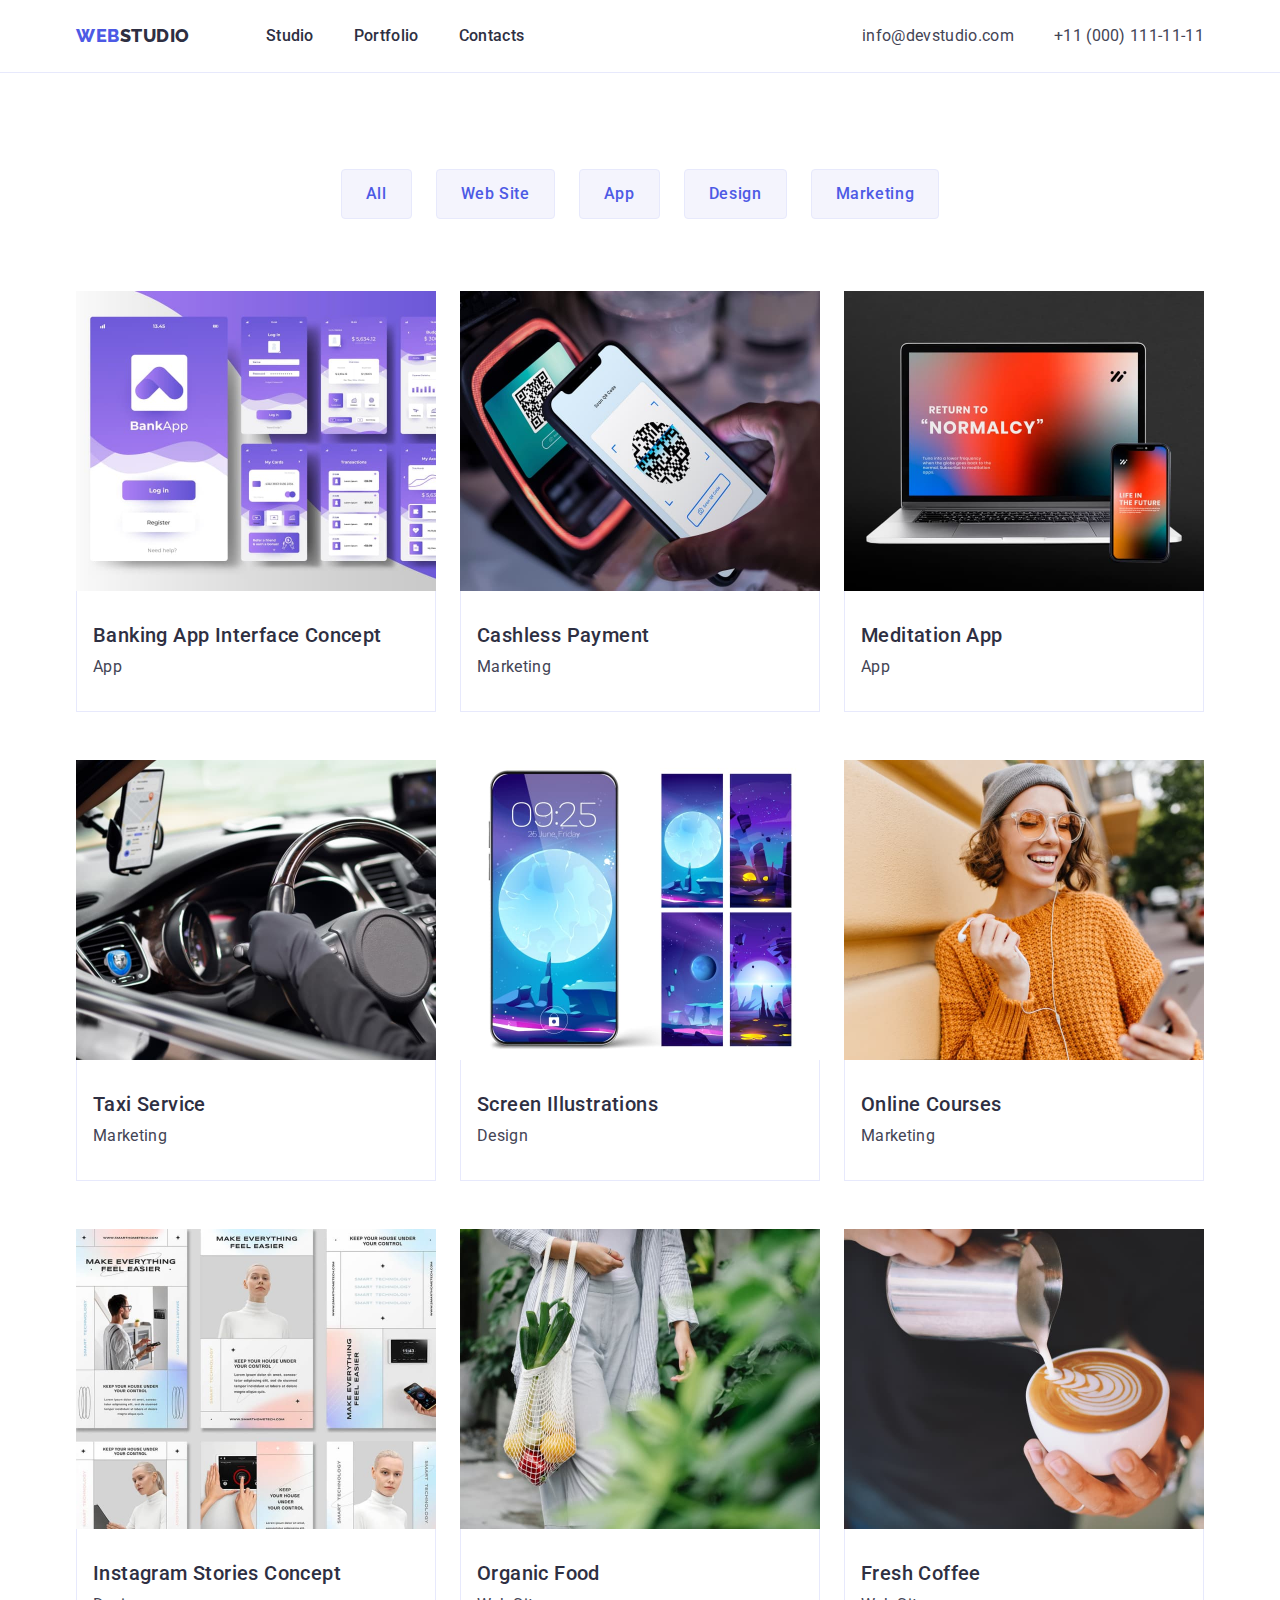
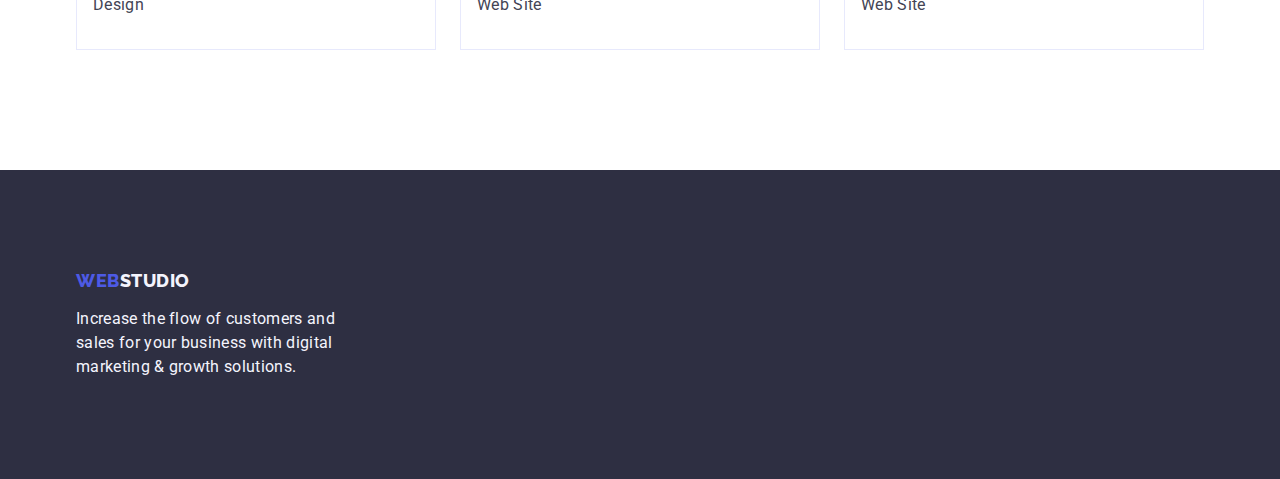
==== portfolio.html @ 79478dcd "Files Created" ====
<!DOCTYPE html>
<html lang="en">
  <head>
    <meta charset="UTF-8" />
    <meta http-equiv="X-UA-Compatible" content="IE=edge" />
    <meta name="viewport" content="width=device-width, initial-scale=1.0" />
    <link rel="preconnect" href="https://fonts.googleapis.com" />
    <link rel="preconnect" href="https://fonts.gstatic.com" crossorigin />
    <link
      href="https://fonts.googleapis.com/css2?family=Raleway:wght@800&family=Roboto:wght@400;500;700;900&display=swap"
      rel="stylesheet"
    />
    <link
      rel="stylesheet"
      href="https://cdnjs.cloudflare.com/ajax/libs/modern-normalize/2.0.0/modern-normalize.min.css"
    />
    <link rel="stylesheet" href="./css/styles.css" />
    <title>Portfolio</title>
  </head>
  <body>
    <header class="header">
      <div class="container header-container">
        <nav class="header-nav">
          <a class="header-nav_logo-blue link" href="./index.html"
            >Web<span class="header-nav_logo-black">Studio</span></a
          >
          <ul class="header-nav_list list">
            <li class="header-nav_item">
              <a class="header-nav_link link" href="./index.html">Studio</a>
            </li>
            <li class="header-nav_item">
              <a class="header-nav_link link" href="./portfolio.html"
                >Portfolio</a
              >
            </li>
            <li class="header-nav_item">
              <a class="header-nav_link link" href="">Contacts</a>
            </li>
          </ul>
        </nav>
        <address class="header-contacts">
          <ul class="header-contacts_list list">
            <li class="header-contacts_item">
              <a
                class="header-contacts_link link"
                href="mailto:info@devstudio.com"
                >info@devstudio.com</a
              >
            </li>
            <li class="header-contacts_item">
              <a class="header-contacts_link link" href="tel:+110001111111"
                >+11 (000) 111-11-11</a
              >
            </li>
          </ul>
        </address>
      </div>
    </header>

    <main>
      <section class="gallery">
        <div class="container">
          <h1 class="hidden visually-hidden">Hidden</h1>

          <ul class="gallery-filter_list list">
            <li class="gallery-filter_item">
              <button class="gallery-filter_button" type="button">All</button>
            </li>
            <li class="gallery-filter_item">
              <button class="gallery-filter_button" type="button">
                Web Site
              </button>
            </li>
            <li class="gallery-filter_item">
              <button class="gallery-filter_button" type="button">App</button>
            </li>
            <li class="gallery-filter_item">
              <button class="gallery-filter_button" type="button">
                Design
              </button>
            </li>
            <li class="gallery-filter_item">
              <button class="gallery-filter_button" type="button">
                Marketing
              </button>
            </li>
          </ul>

          <ul class="gallery_list list">
            <li class="gallery_item">
              <a class="gallery_link link"
                ><img
                  class="gallery_image"
                  src="./images/portfolio1.jpg"
                  alt="Banking App Interface Concept"
                  width="360"
                />
                <div class="gallary-wrapper">
                  <h2 class="gallery_title">Banking App Interface Concept</h2>
                  <p class="gallery_text">App</p>
                </div>
              </a>
            </li>
            <li class="gallery_item">
              <a class="gallery_link link">
                <img
                  class="gallery_image"
                  src="./images/portfolio2.jpg"
                  alt="Cashless Payment"
                  width="360"
                />
                <div class="gallary-wrapper">
                  <h2 class="gallery_title">Cashless Payment</h2>
                  <p class="gallery_text">Marketing</p>
                </div></a
              >
            </li>
            <li class="gallery_item">
              <a class="gallery_link link"
                ><img
                  class="gallery_image"
                  src="./images/portfolio3.jpg"
                  alt="Meditation App"
                  width="360"
                />
                <div class="gallary-wrapper">
                  <h2 class="gallery_title">Meditation App</h2>
                  <p class="gallery_text">App</p>
                </div></a
              >
            </li>
            <li class="gallery_item">
              <a class="gallery_link link"
                ><img
                  class="gallery_image"
                  src="./images/portfolio4.jpg"
                  alt="Taxi Service"
                  width="360"
                />
                <div class="gallary-wrapper">
                  <h2 class="gallery_title">Taxi Service</h2>
                  <p class="gallery_text">Marketing</p>
                </div></a
              >
            </li>
            <li class="gallery_item">
              <a class="gallery_link link"
                ><img
                  class="gallery_image"
                  src="./images/portfolio5.jpg"
                  alt="Screen Illustrations"
                  width="360"
                />
                <div class="gallary-wrapper">
                  <h2 class="gallery_title">Screen Illustrations</h2>
                  <p class="gallery_text">Design</p>
                </div></a
              >
            </li>
            <li class="gallery_item">
              <a class="gallery_link link">
                <img
                  class="gallery_image"
                  src="./images/portfolio6.jpg"
                  alt="Online Courses"
                  width="360"
                />
                <div class="gallary-wrapper">
                  <h2 class="gallery_title">Online Courses</h2>
                  <p class="gallery_text">Marketing</p>
                </div>
              </a>
            </li>
            <li class="gallery_item">
              <a class="gallery_link link">
                <img
                  class="gallery_image"
                  src="./images/portfolio7.jpg"
                  alt="Instagram Stories Concept"
                  width="360"
                />
                <div class="gallary-wrapper">
                  <h2 class="gallery_title">Instagram Stories Concept</h2>
                  <p class="gallery_text">Design</p>
                </div>
              </a>
            </li>
            <li class="gallery_item">
              <a class="gallery_link link">
                <img
                  class="gallery_image"
                  src="./images/portfolio8.jpg"
                  alt="Organic Food"
                  width="360"
                />
                <div class="gallary-wrapper">
                  <h2 class="gallery_title">Organic Food</h2>
                  <p class="gallery_text">Web Site</p>
                </div>
              </a>
            </li>
            <li class="gallery_item">
              <a class="gallery_link link"
                ><img
                  class="gallery_image"
                  src="./images/portfolio9.jpg"
                  alt="Fresh Coffee"
                  width="360"
                />
                <div class="gallary-wrapper">
                  <h2 class="gallery_title">Fresh Coffee</h2>
                  <p class="gallery_text">Web Site</p>
                </div></a
              >
            </li>
          </ul>
        </div>
      </section>
    </main>

    <footer class="footer">
      <div class="container">
        <a class="footer_logo-blue link" href="./index.html"
          >Web<span class="footer_logo-white">Studio</span></a
        >
        <p class="footer_text">
          Increase the flow of customers and sales for your business with
          digital marketing & growth solutions.
        </p>
      </div>
    </footer>
  </body>
</html>
---- css/styles.css ----
:root {
  --color-iris: #4d5ae5;
  --color-ocean: #404bbf;
  --color-navy-blue: #2e2f42;
  --color-green: #31d0aa;
  --color-slate: #434455;
  --color-light-slate: #8e8f99;
  --color-cornflower: #e7e9fc;
  --color-cloud: #f4f4fd;
  --color-navy-blue-modal: #2e2f42;
  --color-grey: #2e2f42;
  --color-white: #ffffff;
  --color-dairy: #fcfcfc;
}

body {
  font-family: 'Roboto', sans-serif;
  color: var(--color-slate);
  background-color: var(--color-white);
  font-size: 16px;
  letter-spacing: 0.02em;
}

img {
  display: block;
}

h1,
h2,
h3,
h4,
h5,
h6,
p {
  margin-top: 0;
  margin-bottom: 0;
}

ul,
ol {
  margin-top: 0;
  margin-bottom: 0;
  padding-left: 0;
}

.container {
  width: 1158px;
  /* width from maket + paddings */
  padding-left: 15px;
  padding-right: 15px;
  margin-left: auto;
  margin-right: auto;
  /* centify container's content */
}

.header {
  display: flex;
  border-bottom: 1px solid var(--color-cornflower);
}

.header-container {
  display: flex;
  justify-content: space-between;
}

.header-nav {
  display: flex;
  align-items: center;
}

.list {
  list-style: none;
}

.link {
  text-decoration: none;
}

/* Page Studio */

.header-nav_list {
  display: flex;
  gap: 40px;
}

.header-nav_link {
  color: var(--color-navy-blue);
  font-weight: 500;
  font-size: 16px;
  line-height: 1.5;
  padding-top: 24px;
  padding-bottom: 24px;
}

.header-nav_link:hover,
.header-nav_link:focus {
  color: var(--color-ocean);
}

.header-contacts_list {
  display: flex;
  gap: 40px;
}

.header-contacts_link {
  color: var(--color-slate);
  font-weight: 400;
  font-size: 16px;
  line-height: 1.5;
  display: inline-block;
  padding-top: 24px;
  padding-bottom: 24px;
}

.header-contacts_link:hover,
.header-contacts_link:focus {
  color: var(--color-ocean);
}

.visually-hidden {
  position: absolute;
  width: 1px;
  height: 1px;
  margin: -1px;
  border: 0;
  padding: 0;
  white-space: nowrap;
  clip-path: inset(100%);
  clip: rect(0 0 0 0);
  overflow: hidden;
}

.company_list {
  display: flex;
  gap: 24px;
}

.works_list {
  display: flex;
  gap: 24px;
}

.team_list {
  display: flex;
  gap: 24px;
}

.header-nav_logo-blue {
  display: flex;
  align-items: center;
  color: var(--color-iris);
  font-family: 'Raleway', sans-serif;
  font-weight: 800;
  font-size: 18px;
  line-height: 1.17;
  letter-spacing: 0.03em;
  text-transform: uppercase;
  display: inline-block;
  margin-right: 76px;
}

.header-nav_logo-black {
  color: var(--color-navy-blue);
}

.header-nav_link {
  color: var(--color-navy-blue);
  font-weight: 500;
  font-size: 16px;
  line-height: 1.5;
  padding-top: 24px;
  padding-bottom: 24px;
}

.header-nav_link:hover,
.header-nav_link:focus {
  color: var(--color-ocean);
}

.header-contacts {
  display: flex;
  font-style: normal;
}

.header-contacts_list {
  display: flex;
  gap: 40px;
}

.header-contacts_link {
  color: var(--color-slate);
  font-size: 16px;
  line-height: 1.5;
  display: inline-block;
  padding-top: 24px;
  padding-bottom: 24px;
}

.header-contacts_link:hover,
.header-contacts_link:focus {
  color: var(--color-ocean);
}

.hero {
  background-color: var(--color-navy-blue);
  padding: 188px 0;
}

.hero_title {
  color: var(--color-white);
  font-weight: 700;
  font-size: 56px;
  line-height: 1.07;
  letter-spacing: 0.02em;
  text-align: center;
  max-width: 496px;
  text-align: center;
  margin: 0 auto 48px;
}

.hero_button {
  color: var(--color-white);
  background-color: var(--color-iris);
  font-family: 'Roboto', sans-serif;
  font-weight: 500;
  font-size: 16px;
  line-height: 1.5;
  letter-spacing: 0.04em;
  cursor: pointer;
  display: block;
  margin: 0 auto;
  min-width: 169px;
  height: 56px;
  border: none;
  border-radius: 4px;
}

.hero_button:hover,
.hero_button:focus {
  background-color: var(--color-ocean);
}

.company {
  padding: 120px 0;
}

.company_list {
  display: flex;
  gap: 24px;
}

.company_item {
  width: 264px;
}

.company_title {
  color: var(--color-navy-blue);
  font-weight: 500;
  font-size: 20px;
  line-height: 1.2;
  letter-spacing: 0.02em;
  margin-bottom: 8px;
}

.company_text {
  color: var(--color-slate);
  font-size: 16px;
  line-height: 1.5;
}

.works {
  padding-bottom: 120px;
}

.works_title {
  color: var(--color-navy-blue);
  font-size: 36px;
  line-height: 1.11;
  text-align: center;
  text-transform: capitalize;
  margin-bottom: 72px;
}

.works_list {
  gap: 24px;
  display: flex;
}

.team {
  background-color: var(--color-cloud);
  padding: 120px 0;
}

.team_title {
  color: var(--color-navy-blue);
  font-size: 36px;
  line-height: 1.11;
  text-align: center;
  letter-spacing: 0.02em;
  text-transform: capitalize;
  margin-bottom: 72px;
}

.team_list {
  background-color: var(--color-cloud);
  display: flex;
  gap: 24px;
}

.team_item {
  background-color: var(--color-white);
  box-shadow: 0px 2px 1px 0px rgba(46, 47, 66, 0.08),
    0px 1px 1px 0px rgba(46, 47, 66, 0.16),
    0px 1px 6px 0px rgba(46, 47, 66, 0.08);
  border-radius: 0px 0px 4px 4px;
}

.team-wrapper {
  padding: 32px 0;
}

.team_specialist {
  color: var(--color-navy-blue);
  font-weight: 500;
  font-size: 20px;
  line-height: 1.2;
  letter-spacing: 0.02em;
  text-align: center;
  margin-bottom: 8px;
}

.team_job-title {
  color: var(--color-slate);
  font-size: 16px;
  line-height: 1.5;
  text-align: center;
}

.footer {
  background-color: var(--color-navy-blue);
  padding: 100px 0;
}

.footer_logo-blue {
  color: var(--color-iris);
  font-family: 'Raleway', sans-serif;
  font-weight: 800;
  font-size: 18px;
  line-height: 1.17;
  letter-spacing: 0.03em;
  text-transform: uppercase;
  display: inline-block;
  margin-bottom: 16px;
}

.footer_logo-white {
  color: var(--color-cloud);
  font-family: 'Raleway', sans-serif;
  font-weight: 800;
  font-size: 18px;
  line-height: 1.17;
  letter-spacing: 0.03em;
  text-transform: uppercase;
}

.footer_text {
  color: var(--color-cloud);
  font-size: 16px;
  line-height: 1.5;
  max-width: 264px;
}

/* Page Portfolio */

.gallery {
  padding: 96px 0 120px;
}

.gallery_link {
  padding: 24px 0;
}

.gallery-filter_list {
  display: flex;
  gap: 24px;
  justify-content: center;
  margin-bottom: 72px;
}

.gallery-filter_button {
  color: var(--color-iris);
  background-color: var(--color-cloud);
  font-family: 'Roboto', sans-serif;
  font-weight: 500;
  font-size: 16px;
  line-height: 1.5;
  letter-spacing: 0.04em;
  cursor: pointer;
  border: 1px solid var(--color-cornflower);
  border-radius: 4px;
  padding: 12px 24px 12px 24px;
}

.gallery-filter_button:hover,
.gallery-filter_button:focus {
  color: var(--color-white);
  background-color: var(--color-ocean);
  box-shadow: 0px 2px 2px 0px rgba(0, 0, 0, 0.12),
    0px 2px 1px 0px rgba(0, 0, 0, 0.08), 0px 3px 1px 0px rgba(0, 0, 0, 0.1);
  border: 1px solid transparent;
}

.gallery_list {
  display: flex;
  flex-wrap: wrap;
  gap: 48px 24px;
}

.gallary-wrapper {
  border: 1px solid var(--color-cornflower);
  border-top: none;
  padding: 32px 16px;
}

.gallery_title {
  color: var(--color-navy-blue);
  font-weight: 500;
  font-size: 20px;
  line-height: 1.2;
  letter-spacing: 0.02em;
  margin-bottom: 8px;
}

.gallery_text {
  color: var(--color-slate);
  font-size: 16px;
  line-height: 1.5;
  letter-spacing: 0.02em;
}
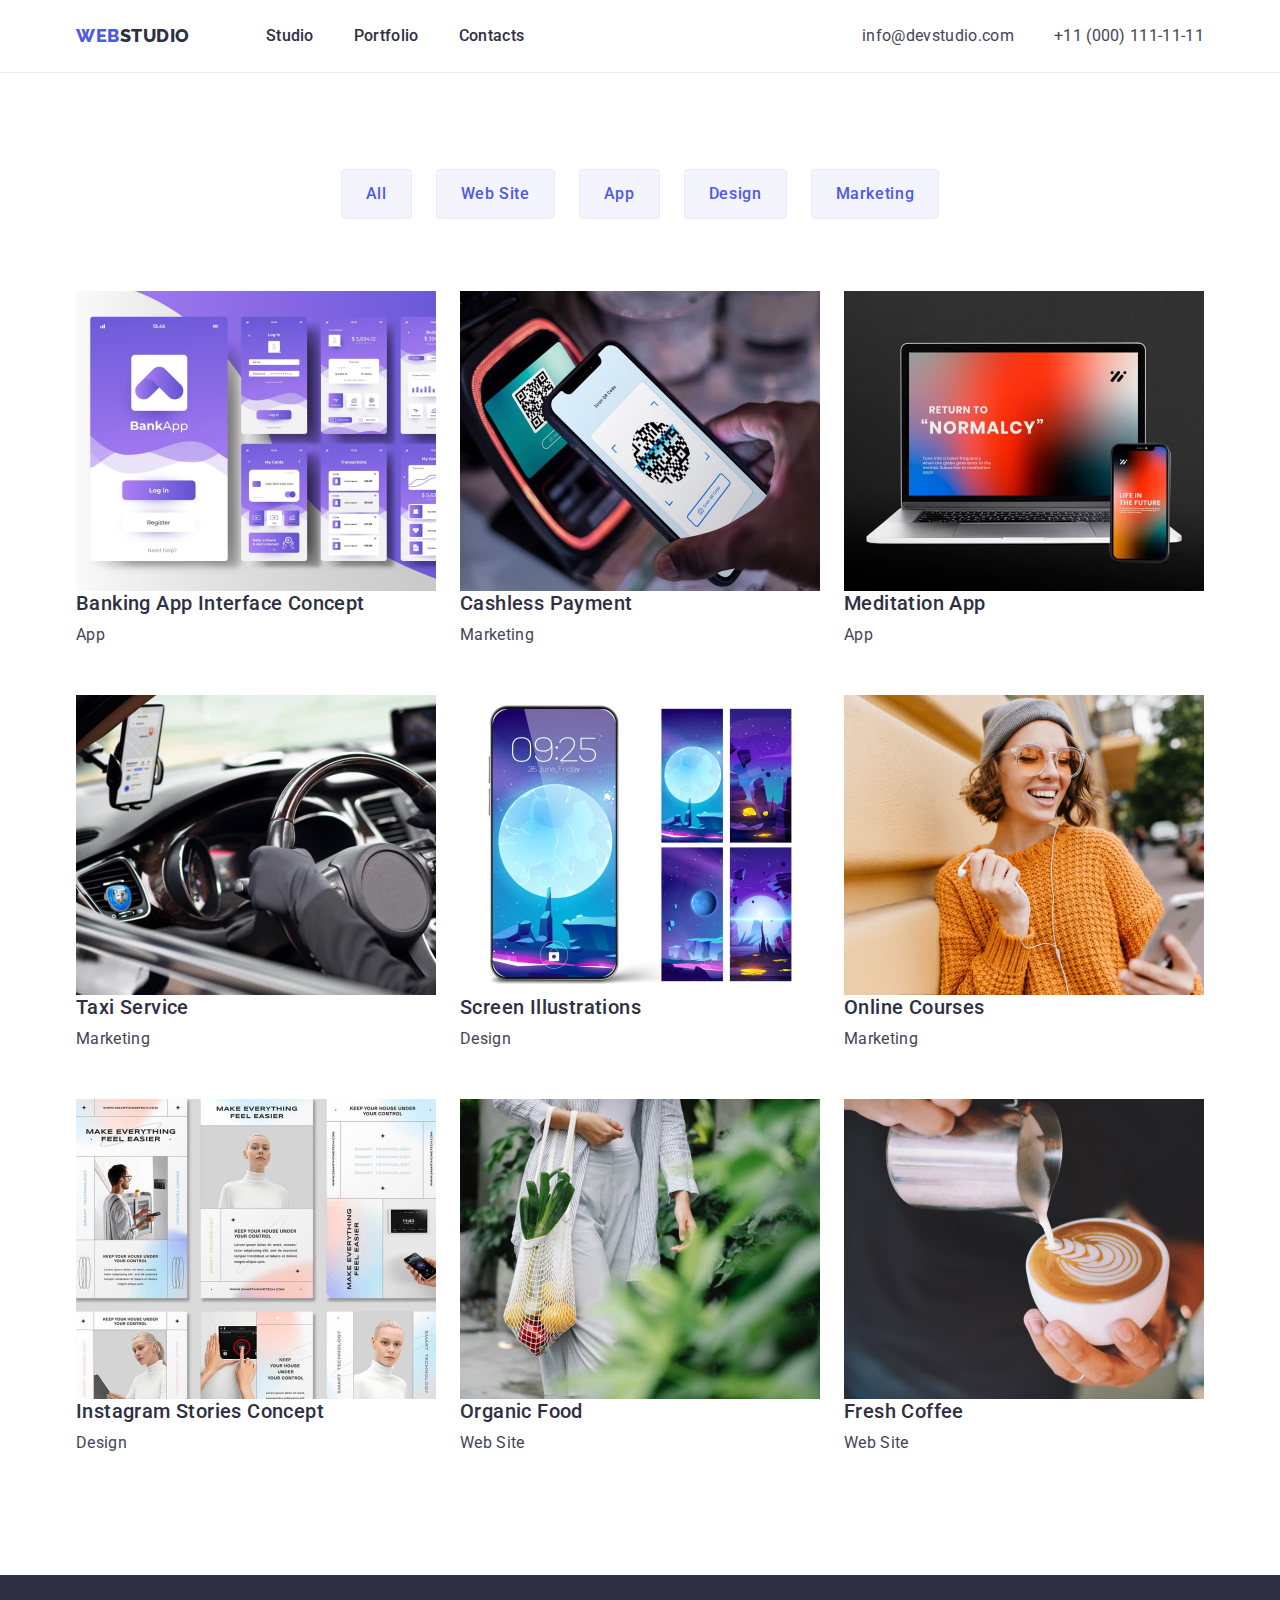
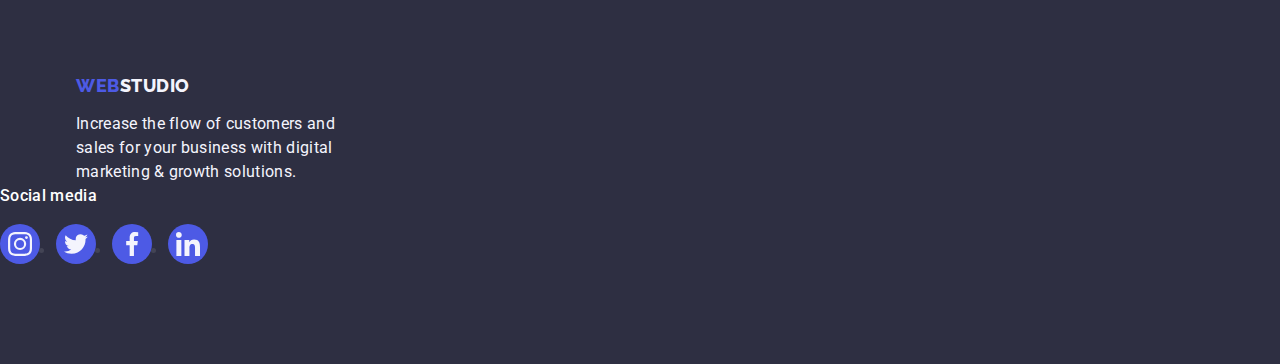
==== commit 35ab01f2: "First Try" ====
--- a/portfolio.html
+++ b/portfolio.html
@@ -228,6 +228,59 @@
           digital marketing & growth solutions.
         </p>
       </div>
+      <div class="footer_icon-wrapper">
+        <p class="footer_icon-text">Social media</p>
+        <ul class="footer_icon-list">
+          <li class="footer_icon-item">
+            <a href="" class="footer_icon-link">
+              <svg
+                class="footer_icon"
+                aria-label="icon-instagram"
+                width="24"
+                height="24"
+              >
+                <use href="./images/icons.svg#icon-instagram"></use>
+              </svg>
+            </a>
+          </li>
+          <li class="footer_icon-item">
+            <a href="" class="footer_icon-link">
+              <svg
+                class="footer_icon"
+                aria-label="icon-twitter"
+                width="24"
+                height="24"
+              >
+                <use href="./images/icons.svg#icon-twitter"></use>
+              </svg>
+            </a>
+          </li>
+          <li class="footer_icon-item">
+            <a href="" class="footer_icon-link">
+              <svg
+                class="footer_icon"
+                aria-label="icon-facebook"
+                width="24"
+                height="24"
+              >
+                <use href="./images/icons.svg#icon-facebook"></use>
+              </svg>
+            </a>
+          </li>
+          <li class="footer_icon-item">
+            <a href="" class="footer_icon-link">
+              <svg
+                class="footer_icon"
+                aria-label="icon-linkedin"
+                width="24"
+                height="24"
+              >
+                <use href="./images/icons.svg#icon-linkedin"></use>
+              </svg>
+            </a>
+          </li>
+        </ul>
+      </div>
     </footer>
   </body>
 </html>
--- a/css/styles.css
+++ b/css/styles.css
@@ -117,6 +117,22 @@
   color: var(--color-ocean);
 }
 
+.header-nav_link.current {
+  color: var(--color-ocean);
+}
+
+.header-nav_link.current::after {
+  content: '';
+  display: block;
+  width: 100%;
+  height: 4px;
+  border-radius: 2px;
+  background-color: var(--color-ocean);
+  position: absolute;
+  bottom: -1px;
+  left: 0;
+}
+
 .visually-hidden {
   position: absolute;
   width: 1px;
@@ -206,6 +222,19 @@
   padding: 188px 0;
 }
 
+.hero_bg-image {
+  margin: 0 auto;
+  max-width: 1440px;
+  background-position: center;
+  background-repeat: no-repeat;
+  background-size: cover;
+  background-image: linear-gradient(
+      rgba(46, 47, 66, 0.7),
+      rgba(46, 47, 66, 0.7)
+    ),
+    url('../images/img-name.jpg');
+}
+
 .hero_title {
   color: var(--color-white);
   font-weight: 700;
@@ -253,6 +282,16 @@
   width: 264px;
 }
 
+.company_wrapper {
+  display: flex;
+  align-items: center;
+  justify-content: center;
+  height: 112px;
+  border-radius: 4px;
+  background-color: var(--color-cloud);
+  margin-bottom: 8px;
+}
+
 .company_title {
   color: var(--color-navy-blue);
   font-weight: 500;
@@ -336,9 +375,93 @@
   text-align: center;
 }
 
+.team_list-icons {
+  display: flex;
+  align-items: center;
+  justify-content: center;
+  gap: 24px;
+}
+
+.team_item-icon {
+  width: 40px;
+  height: 40px;
+}
+
+.team_link-icon {
+  display: flex;
+  align-items: center;
+  justify-content: center;
+  width: 100%;
+  height: 100%;
+  background-color: var(--color-iris);
+  border-radius: 50%;
+  transition: background-color 250ms cubic-bezier(0.4, 0, 0.2, 1);
+}
+
+.team_link-icon:hover,
+.team_link-icon:focus {
+  background-color: var(--color-ocean);
+}
+
+.team_icon {
+  fill: var(--color-cloud);
+}
+
+.customers {
+  padding: 120px 0;
+}
+
+.customers_title {
+  color: var(--color-navy-blue);
+  font-weight: 700;
+  font-size: 36px;
+  line-height: 1.11;
+  text-align: center;
+  letter-spacing: 0.02em;
+  margin-bottom: 72px;
+}
+
+.customers_list {
+  display: flex;
+  align-items: center;
+  justify-content: center;
+  gap: 24px;
+}
+
+.customers_item {
+  width: 168px;
+  height: 88px;
+}
+
+.customers_link {
+  display: flex;
+  justify-content: center;
+  align-items: center;
+  width: 100%;
+  height: 100%;
+  color: var(--color-light-slate);
+  border-radius: 4px;
+  border: 1px solid var(--color-light-slate);
+  transition: border-color 250ms cubic-bezier(0.4, 0, 0.2, 1),
+    color 250ms cubic-bezier(0.4, 0, 0.2, 1);
+  fill: currentColor;
+}
+
+.customers_link:hover,
+.customers_link:focus {
+  color: var(--color-ocean);
+  border-color: var(--color-ocean);
+  fill: var(--color-ocean);
+}
+
 .footer {
   background-color: var(--color-navy-blue);
   padding: 100px 0;
+}
+
+.footer-container {
+  display: flex;
+  align-items: baseline;
 }
 
 .footer_logo-blue {
@@ -370,6 +493,46 @@
   max-width: 264px;
 }
 
+.footer_icon-text {
+  font-weight: 500;
+  font-size: 16px;
+  line-height: 1.5;
+  color: var(--color-white);
+  margin-bottom: 16px;
+}
+
+.footer_icon-list {
+  display: flex;
+  align-items: center;
+  justify-content: start;
+  gap: 16px;
+}
+
+.footer_icon-item {
+  width: 40px;
+  height: 40px;
+}
+
+.footer_icon-link {
+  display: flex;
+  align-items: center;
+  justify-content: center;
+  border-radius: 50%;
+  width: 100%;
+  height: 100%;
+  background-color: var(--color-iris);
+  transition: background-color 250ms cubic-bezier(0.4, 0, 0.2, 1);
+}
+
+.footer_icon {
+  fill: var(--color-cloud);
+}
+
+.footer_icon-link:hover,
+.footer_icon-link:focus {
+  background-color: var(--color-green);
+}
+
 /* Page Portfolio */
 
 .gallery {
@@ -416,7 +579,28 @@
   gap: 48px 24px;
 }
 
-.gallary-wrapper {
+.gallery_overley-wrapper {
+  position: relative;
+  overflow: hidden;
+}
+
+.gallery_overley-text {
+  position: absolute;
+  top: 0;
+  left: 0;
+  font-weight: 400;
+  font-size: 16px;
+  line-height: 1.5;
+  padding: 40px 32px;
+  width: 100%;
+  height: 100%;
+  transform: translateY(100%);
+  background-color: var(--color-iris);
+  transition: transform 250ms cubic-bezier(0.4, 0, 0.2, 1);
+  color: var(--color-cloud);
+}
+
+.gallery_wrapper {
   border: 1px solid var(--color-cornflower);
   border-top: none;
   padding: 32px 16px;
@@ -437,3 +621,70 @@
   line-height: 1.5;
   letter-spacing: 0.02em;
 }
+
+/* Modal Window */
+
+.backdrop {
+  position: fixed;
+  top: 0;
+  left: 0;
+  width: 100%;
+  height: 100%;
+  background-color: rgba(46, 47, 66, 0.4);
+  transition: opacity 250ms cubic-bezier(0.4, 0, 0.2, 1),
+    visibility 250ms cubic-bezier(0.4, 0, 0.2, 1);
+}
+
+.backdrop.is-hidden {
+  opacity: 0;
+  pointer-events: none;
+  visibility: hidden;
+}
+
+.modal {
+  position: absolute;
+  top: 50%;
+  left: 50%;
+  transform: translateX(-50%) translateY(-50%);
+  width: 408px;
+  min-height: 584px;
+  border-radius: 4px;
+  box-shadow: 0px 2px 1px 0px rgba(0, 0, 0, 0.2),
+    0px 1px 3px 0px rgba(0, 0, 0, 0.12), 0px 1px 1px 0px rgba(0, 0, 0, 0.14);
+  background-color: var(--color-dairy);
+  transition: transform 250ms cubic-bezier(0.4, 0, 0.2, 1);
+}
+
+.modal_button-close {
+  padding: 0;
+  position: absolute;
+  top: 24px;
+  right: 24px;
+  display: flex;
+  justify-content: center;
+  align-items: center;
+  width: 24px;
+  height: 24px;
+  border-radius: 50%;
+  border: 1px solid rgba(0, 0, 0, 0.1);
+  background-color: var(--color-cornflower);
+  transition: background-color 250ms cubic-bezier(0.4, 0, 0.2, 1),
+    border 250ms cubic-bezier(0.4, 0, 0.2, 1);
+}
+
+.modal_button-close:hover,
+.modal_button-close:focus {
+  background-color: var(--color-ocean);
+  border: none;
+  fill: var(--color-white);
+}
+
+.modal_icon-close {
+  fill: var(--ancillary-color);
+  transition: fill 250ms cubic-bezier(0.4, 0, 0.2, 1);
+}
+
+.modal_button-close:hover .modal_icon-close,
+.modal_button-close:focus .modal_icon-close {
+  fill: var(--color-white);
+}
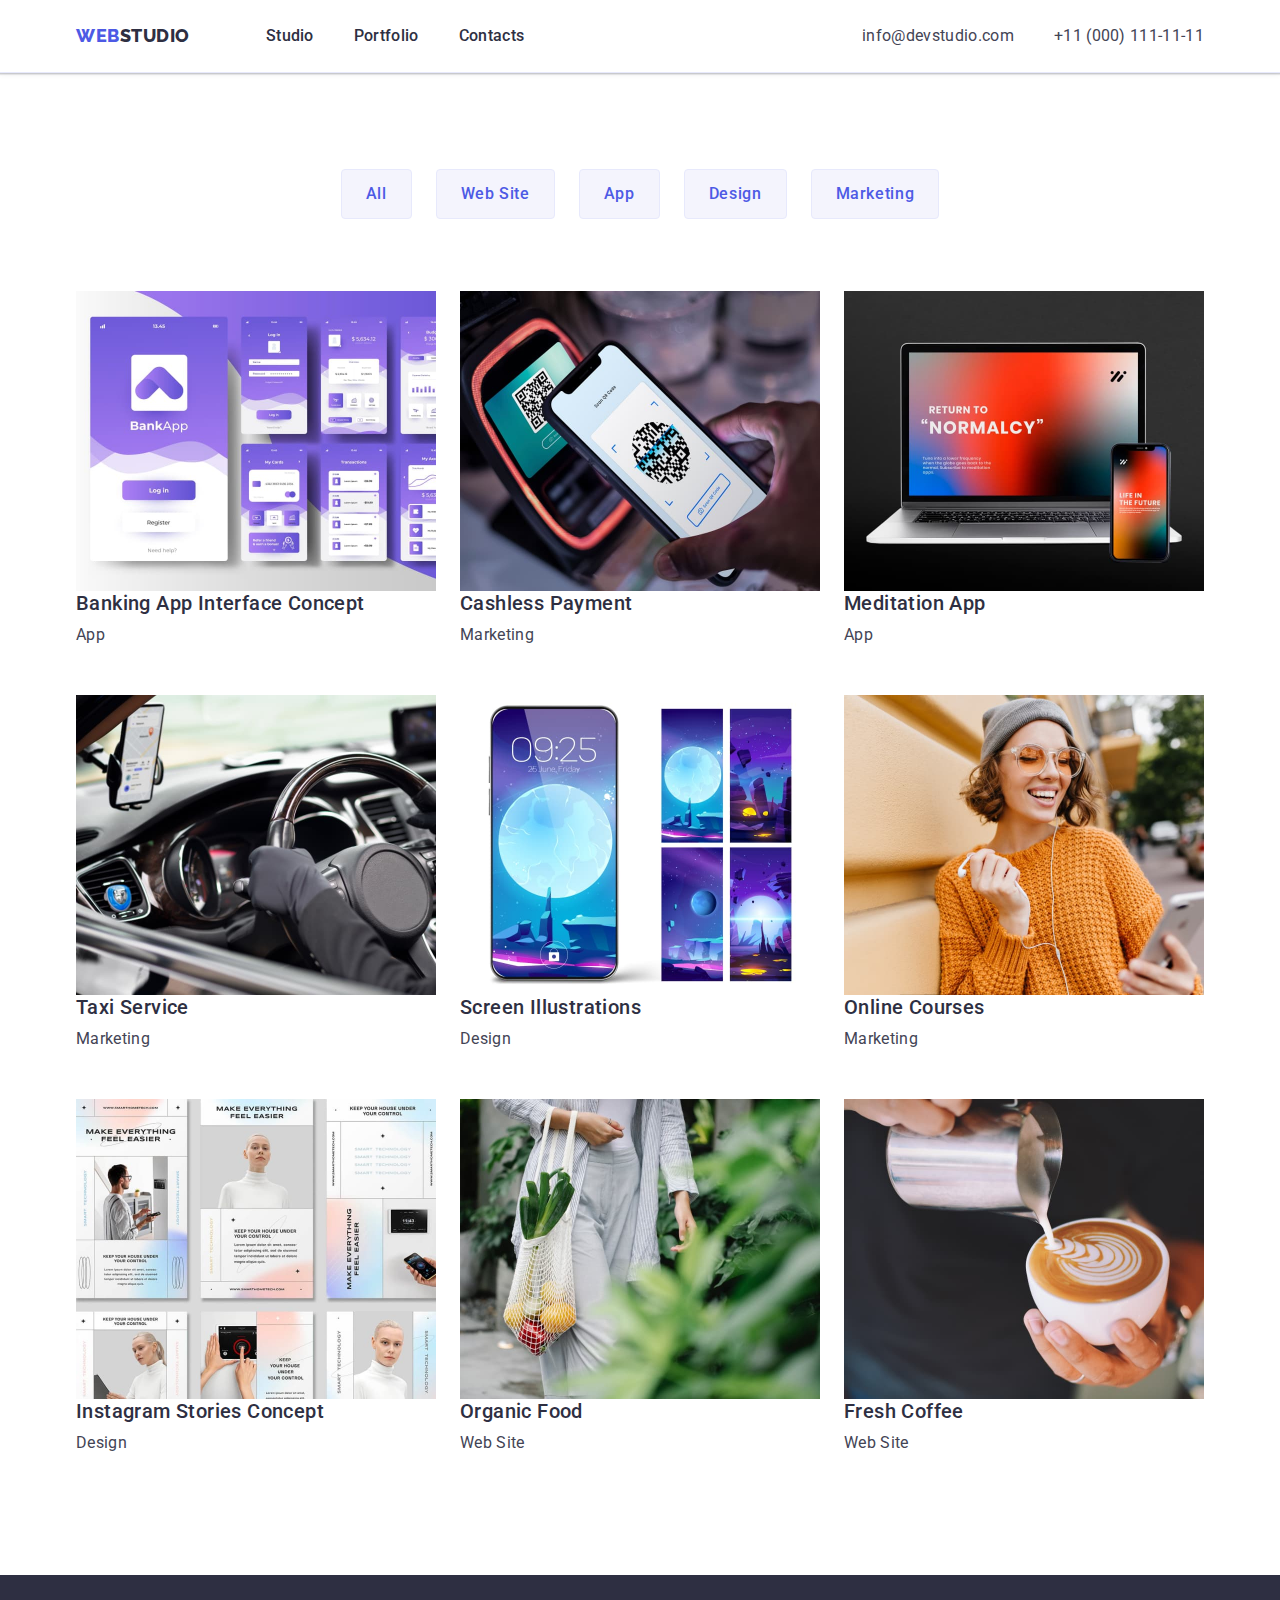
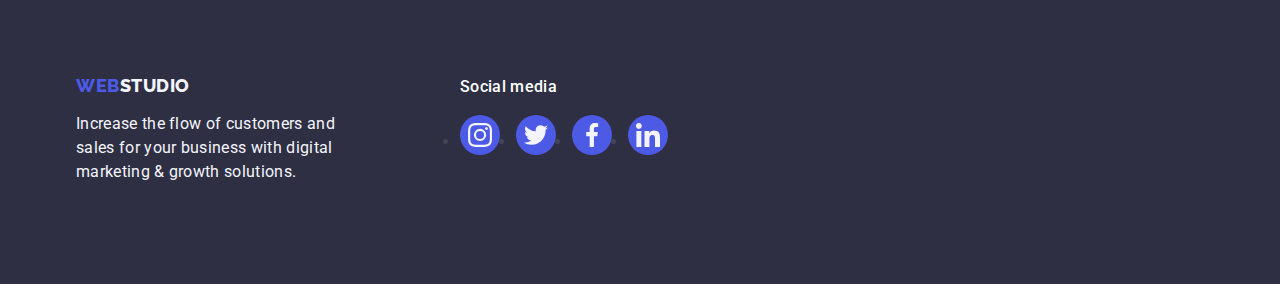
==== commit 02d33a13: "First Fixes" ====
--- a/portfolio.html
+++ b/portfolio.html
@@ -219,67 +219,70 @@
     </main>
 
     <footer class="footer">
-      <div class="container">
-        <a class="footer_logo-blue link" href="./index.html"
-          >Web<span class="footer_logo-white">Studio</span></a
-        >
-        <p class="footer_text">
-          Increase the flow of customers and sales for your business with
-          digital marketing & growth solutions.
-        </p>
-      </div>
-      <div class="footer_icon-wrapper">
-        <p class="footer_icon-text">Social media</p>
-        <ul class="footer_icon-list">
-          <li class="footer_icon-item">
-            <a href="" class="footer_icon-link">
-              <svg
-                class="footer_icon"
-                aria-label="icon-instagram"
-                width="24"
-                height="24"
-              >
-                <use href="./images/icons.svg#icon-instagram"></use>
-              </svg>
-            </a>
-          </li>
-          <li class="footer_icon-item">
-            <a href="" class="footer_icon-link">
-              <svg
-                class="footer_icon"
-                aria-label="icon-twitter"
-                width="24"
-                height="24"
-              >
-                <use href="./images/icons.svg#icon-twitter"></use>
-              </svg>
-            </a>
-          </li>
-          <li class="footer_icon-item">
-            <a href="" class="footer_icon-link">
-              <svg
-                class="footer_icon"
-                aria-label="icon-facebook"
-                width="24"
-                height="24"
-              >
-                <use href="./images/icons.svg#icon-facebook"></use>
-              </svg>
-            </a>
-          </li>
-          <li class="footer_icon-item">
-            <a href="" class="footer_icon-link">
-              <svg
-                class="footer_icon"
-                aria-label="icon-linkedin"
-                width="24"
-                height="24"
-              >
-                <use href="./images/icons.svg#icon-linkedin"></use>
-              </svg>
-            </a>
-          </li>
-        </ul>
+      <div class="footer-container container">
+        <div class="footer_logo-wrapper">
+          <a class="footer_logo-blue link" href="./index.html"
+            >Web<span class="footer_logo-white">Studio</span></a
+          >
+          <p class="footer_text">
+            Increase the flow of customers and sales for your business with
+            digital marketing & growth solutions.
+          </p>
+        </div>
+
+        <div class="footer_icon-wrapper">
+          <p class="footer_icon-text">Social media</p>
+          <ul class="footer_icon-list">
+            <li class="footer_icon-item">
+              <a href="" class="footer_icon-link">
+                <svg
+                  class="footer_icon"
+                  aria-label="icon-instagram"
+                  width="24"
+                  height="24"
+                >
+                  <use href="./images/icons.svg#icon-instagram"></use>
+                </svg>
+              </a>
+            </li>
+            <li class="footer_icon-item">
+              <a href="" class="footer_icon-link">
+                <svg
+                  class="footer_icon"
+                  aria-label="icon-twitter"
+                  width="24"
+                  height="24"
+                >
+                  <use href="./images/icons.svg#icon-twitter"></use>
+                </svg>
+              </a>
+            </li>
+            <li class="footer_icon-item">
+              <a href="" class="footer_icon-link">
+                <svg
+                  class="footer_icon"
+                  aria-label="icon-facebook"
+                  width="24"
+                  height="24"
+                >
+                  <use href="./images/icons.svg#icon-facebook"></use>
+                </svg>
+              </a>
+            </li>
+            <li class="footer_icon-item">
+              <a href="" class="footer_icon-link">
+                <svg
+                  class="footer_icon"
+                  aria-label="icon-linkedin"
+                  width="24"
+                  height="24"
+                >
+                  <use href="./images/icons.svg#icon-linkedin"></use>
+                </svg>
+              </a>
+            </li>
+          </ul>
+        </div>
       </div>
     </footer>
   </body>
--- a/css/styles.css
+++ b/css/styles.css
@@ -56,6 +56,8 @@
 .header {
   display: flex;
   border-bottom: 1px solid var(--color-cornflower);
+  box-shadow: 0px 2px 1px rgba(46, 47, 66, 0.08),
+    0px 1px 1px rgba(46, 47, 66, 0.16), 0px 1px 6px rgba(46, 47, 66, 0.08);
 }
 
 .header-container {
@@ -90,11 +92,30 @@
   line-height: 1.5;
   padding-top: 24px;
   padding-bottom: 24px;
+  position: relative;
+  display: block;
+  transition: color 250ms cubic-bezier(0.4, 0, 0.2, 1);
 }
 
 .header-nav_link:hover,
 .header-nav_link:focus {
   color: var(--color-ocean);
+}
+
+.header-nav_link.current {
+  color: var(--color-ocean);
+}
+
+.header-nav_link.current::after {
+  content: '';
+  display: block;
+  width: 100%;
+  height: 4px;
+  border-radius: 2px;
+  background-color: var(--color-ocean);
+  position: absolute;
+  bottom: -1px;
+  left: 0;
 }
 
 .header-contacts_list {
@@ -256,12 +277,14 @@
   line-height: 1.5;
   letter-spacing: 0.04em;
   cursor: pointer;
+  border-radius: 4px;
+  padding: 16px 32px 16px 32px;
+  border: none;
+  box-shadow: 0px 4px 4px 0px rgba(0, 0, 0, 0.15);
   display: block;
   margin: 0 auto;
   min-width: 169px;
-  height: 56px;
-  border: none;
-  border-radius: 4px;
+  transition: background-color 250ms cubic-bezier(0.4, 0, 0.2, 1);
 }
 
 .hero_button:hover,
@@ -462,6 +485,11 @@
 .footer-container {
   display: flex;
   align-items: baseline;
+}
+
+.footer_logo-wrapper {
+  width: 264px;
+  margin-right: 120px;
 }
 
 .footer_logo-blue {
@@ -478,19 +506,14 @@
 
 .footer_logo-white {
   color: var(--color-cloud);
-  font-family: 'Raleway', sans-serif;
-  font-weight: 800;
-  font-size: 18px;
-  line-height: 1.17;
-  letter-spacing: 0.03em;
-  text-transform: uppercase;
 }
 
 .footer_text {
   color: var(--color-cloud);
-  font-size: 16px;
-  line-height: 1.5;
-  max-width: 264px;
+  font-weight: 400;
+  font-size: 16px;
+  line-height: 1.5;
+  width: 264px;
 }
 
 .footer_icon-text {
@@ -532,7 +555,6 @@
 .footer_icon-link:focus {
   background-color: var(--color-green);
 }
-
 /* Page Portfolio */
 
 .gallery {
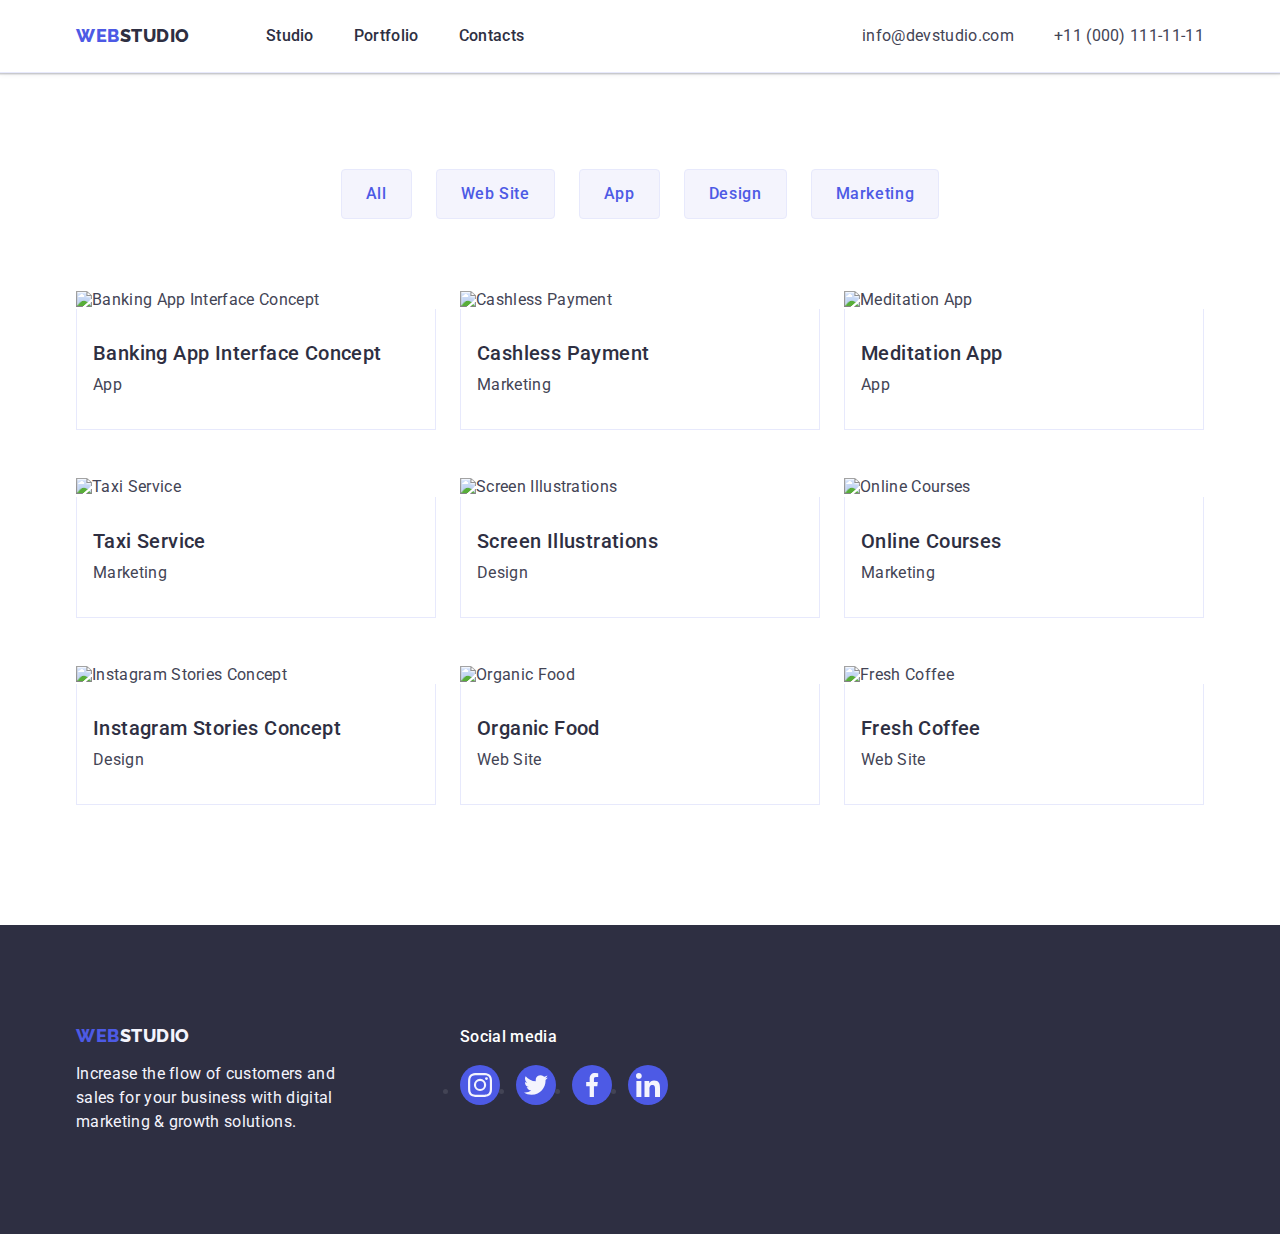
==== commit 5d878039: "Second Fix" ====
--- a/portfolio.html
+++ b/portfolio.html
@@ -60,7 +60,7 @@
     <main>
       <section class="gallery">
         <div class="container">
-          <h1 class="hidden visually-hidden">Hidden</h1>
+          <h1 class="visually-hidden">Hidden</h1>
 
           <ul class="gallery-filter_list list">
             <li class="gallery-filter_item">
@@ -88,130 +88,193 @@
 
           <ul class="gallery_list list">
             <li class="gallery_item">
-              <a class="gallery_link link"
-                ><img
-                  class="gallery_image"
-                  src="./images/portfolio1.jpg"
-                  alt="Banking App Interface Concept"
-                  width="360"
-                />
-                <div class="gallary-wrapper">
+              <a class="gallery_link link" tabindex="0">
+                <div class="gallery_overley-wrapper">
+                  <img
+                    class="gallery_image"
+                    src="./images/portfolio-01.jpg"
+                    alt="Banking App Interface Concept"
+                    width="360"
+                  />
+                  <p class="gallery_overley-text">
+                    14 Stylish and User-Friendly App Design Concepts · Task
+                    Manager App · Calorie Tracker App · Exotic Fruit Ecommerce
+                    App · Cloud Storage App
+                  </p>
+                </div>
+                <div class="gallery_wrapper">
                   <h2 class="gallery_title">Banking App Interface Concept</h2>
                   <p class="gallery_text">App</p>
                 </div>
               </a>
             </li>
             <li class="gallery_item">
-              <a class="gallery_link link">
-                <img
-                  class="gallery_image"
-                  src="./images/portfolio2.jpg"
-                  alt="Cashless Payment"
-                  width="360"
-                />
-                <div class="gallary-wrapper">
+              <a class="gallery_link link" tabindex="0">
+                <div class="gallery_overley-wrapper">
+                  <img
+                    class="gallery_image"
+                    src="./images/portfolio-02.jpg"
+                    alt="Cashless Payment"
+                    width="360"
+                  />
+                  <p class="gallery_overley-text">
+                    14 Stylish and User-Friendly App Design Concepts · Task
+                    Manager App · Calorie Tracker App · Exotic Fruit Ecommerce
+                    App · Cloud Storage App
+                  </p>
+                </div>
+                <div class="gallery_wrapper">
                   <h2 class="gallery_title">Cashless Payment</h2>
                   <p class="gallery_text">Marketing</p>
-                </div></a
-              >
-            </li>
-            <li class="gallery_item">
-              <a class="gallery_link link"
-                ><img
-                  class="gallery_image"
-                  src="./images/portfolio3.jpg"
-                  alt="Meditation App"
-                  width="360"
-                />
-                <div class="gallary-wrapper">
+                </div>
+              </a>
+            </li>
+            <li class="gallery_item">
+              <a class="gallery_link link" tabindex="0">
+                <div class="gallery_overley-wrapper">
+                  <img
+                    class="gallery_image"
+                    src="./images/portfolio-03.jpg"
+                    alt="Meditation App"
+                    width="360"
+                  />
+                  <p class="gallery_overley-text">
+                    14 Stylish and User-Friendly App Design Concepts · Task
+                    Manager App · Calorie Tracker App · Exotic Fruit Ecommerce
+                    App · Cloud Storage App
+                  </p>
+                </div>
+                <div class="gallery_wrapper">
                   <h2 class="gallery_title">Meditation App</h2>
                   <p class="gallery_text">App</p>
-                </div></a
-              >
-            </li>
-            <li class="gallery_item">
-              <a class="gallery_link link"
-                ><img
-                  class="gallery_image"
-                  src="./images/portfolio4.jpg"
-                  alt="Taxi Service"
-                  width="360"
-                />
-                <div class="gallary-wrapper">
+                </div>
+              </a>
+            </li>
+            <li class="gallery_item">
+              <a class="gallery_link link" tabindex="0">
+                <div class="gallery_overley-wrapper">
+                  <img
+                    class="gallery_image"
+                    src="./images/portfolio-04.jpg"
+                    alt="Taxi Service"
+                    width="360"
+                  />
+                  <p class="gallery_overley-text">
+                    14 Stylish and User-Friendly App Design Concepts · Task
+                    Manager App · Calorie Tracker App · Exotic Fruit Ecommerce
+                    App · Cloud Storage App
+                  </p>
+                </div>
+                <div class="gallery_wrapper">
                   <h2 class="gallery_title">Taxi Service</h2>
                   <p class="gallery_text">Marketing</p>
-                </div></a
-              >
-            </li>
-            <li class="gallery_item">
-              <a class="gallery_link link"
-                ><img
-                  class="gallery_image"
-                  src="./images/portfolio5.jpg"
-                  alt="Screen Illustrations"
-                  width="360"
-                />
-                <div class="gallary-wrapper">
+                </div>
+              </a>
+            </li>
+            <li class="gallery_item">
+              <a class="gallery_link link" tabindex="0">
+                <div class="gallery_overley-wrapper">
+                  <img
+                    class="gallery_image"
+                    src="./images/portfolio-05.jpg"
+                    alt="Screen Illustrations"
+                    width="360"
+                  />
+                  <p class="gallery_overley-text">
+                    14 Stylish and User-Friendly App Design Concepts · Task
+                    Manager App · Calorie Tracker App · Exotic Fruit Ecommerce
+                    App · Cloud Storage App
+                  </p>
+                </div>
+                <div class="gallery_wrapper">
                   <h2 class="gallery_title">Screen Illustrations</h2>
                   <p class="gallery_text">Design</p>
-                </div></a
-              >
-            </li>
-            <li class="gallery_item">
-              <a class="gallery_link link">
-                <img
-                  class="gallery_image"
-                  src="./images/portfolio6.jpg"
-                  alt="Online Courses"
-                  width="360"
-                />
-                <div class="gallary-wrapper">
+                </div>
+              </a>
+            </li>
+            <li class="gallery_item">
+              <a class="gallery_link link" tabindex="0">
+                <div class="gallery_overley-wrapper">
+                  <img
+                    class="gallery_image"
+                    src="./images/portfolio-06.jpg"
+                    alt="Online Courses"
+                    width="360"
+                  />
+                  <p class="gallery_overley-text">
+                    14 Stylish and User-Friendly App Design Concepts · Task
+                    Manager App · Calorie Tracker App · Exotic Fruit Ecommerce
+                    App · Cloud Storage App
+                  </p>
+                </div>
+                <div class="gallery_wrapper">
                   <h2 class="gallery_title">Online Courses</h2>
                   <p class="gallery_text">Marketing</p>
                 </div>
               </a>
             </li>
             <li class="gallery_item">
-              <a class="gallery_link link">
-                <img
-                  class="gallery_image"
-                  src="./images/portfolio7.jpg"
-                  alt="Instagram Stories Concept"
-                  width="360"
-                />
-                <div class="gallary-wrapper">
+              <a class="gallery_link link" tabindex="0">
+                <div class="gallery_overley-wrapper">
+                  <img
+                    class="gallery_image"
+                    src="./images/portfolio-07.jpg"
+                    alt="Instagram Stories Concept"
+                    width="360"
+                  />
+                  <p class="gallery_overley-text">
+                    14 Stylish and User-Friendly App Design Concepts · Task
+                    Manager App · Calorie Tracker App · Exotic Fruit Ecommerce
+                    App · Cloud Storage App
+                  </p>
+                </div>
+                <div class="gallery_wrapper">
                   <h2 class="gallery_title">Instagram Stories Concept</h2>
                   <p class="gallery_text">Design</p>
                 </div>
               </a>
             </li>
             <li class="gallery_item">
-              <a class="gallery_link link">
-                <img
-                  class="gallery_image"
-                  src="./images/portfolio8.jpg"
-                  alt="Organic Food"
-                  width="360"
-                />
-                <div class="gallary-wrapper">
+              <a class="gallery_link link" tabindex="0">
+                <div class="gallery_overley-wrapper">
+                  <img
+                    class="gallery_image"
+                    src="./images/portfolio-08.jpg"
+                    alt="Organic Food"
+                    width="360"
+                  />
+                  <p class="gallery_overley-text">
+                    14 Stylish and User-Friendly App Design Concepts · Task
+                    Manager App · Calorie Tracker App · Exotic Fruit Ecommerce
+                    App · Cloud Storage App
+                  </p>
+                </div>
+                <div class="gallery_wrapper">
                   <h2 class="gallery_title">Organic Food</h2>
                   <p class="gallery_text">Web Site</p>
                 </div>
               </a>
             </li>
             <li class="gallery_item">
-              <a class="gallery_link link"
-                ><img
-                  class="gallery_image"
-                  src="./images/portfolio9.jpg"
-                  alt="Fresh Coffee"
-                  width="360"
-                />
-                <div class="gallary-wrapper">
+              <a class="gallery_link link" tabindex="0">
+                <div class="gallery_overley-wrapper">
+                  <img
+                    class="gallery_image"
+                    src="./images/portfolio-09.jpg"
+                    alt="Fresh Coffee"
+                    width="360"
+                  />
+                  <p class="gallery_overley-text">
+                    14 Stylish and User-Friendly App Design Concepts · Task
+                    Manager App · Calorie Tracker App · Exotic Fruit Ecommerce
+                    App · Cloud Storage App
+                  </p>
+                </div>
+                <div class="gallery_wrapper">
                   <h2 class="gallery_title">Fresh Coffee</h2>
                   <p class="gallery_text">Web Site</p>
-                </div></a
-              >
+                </div>
+              </a>
             </li>
           </ul>
         </div>
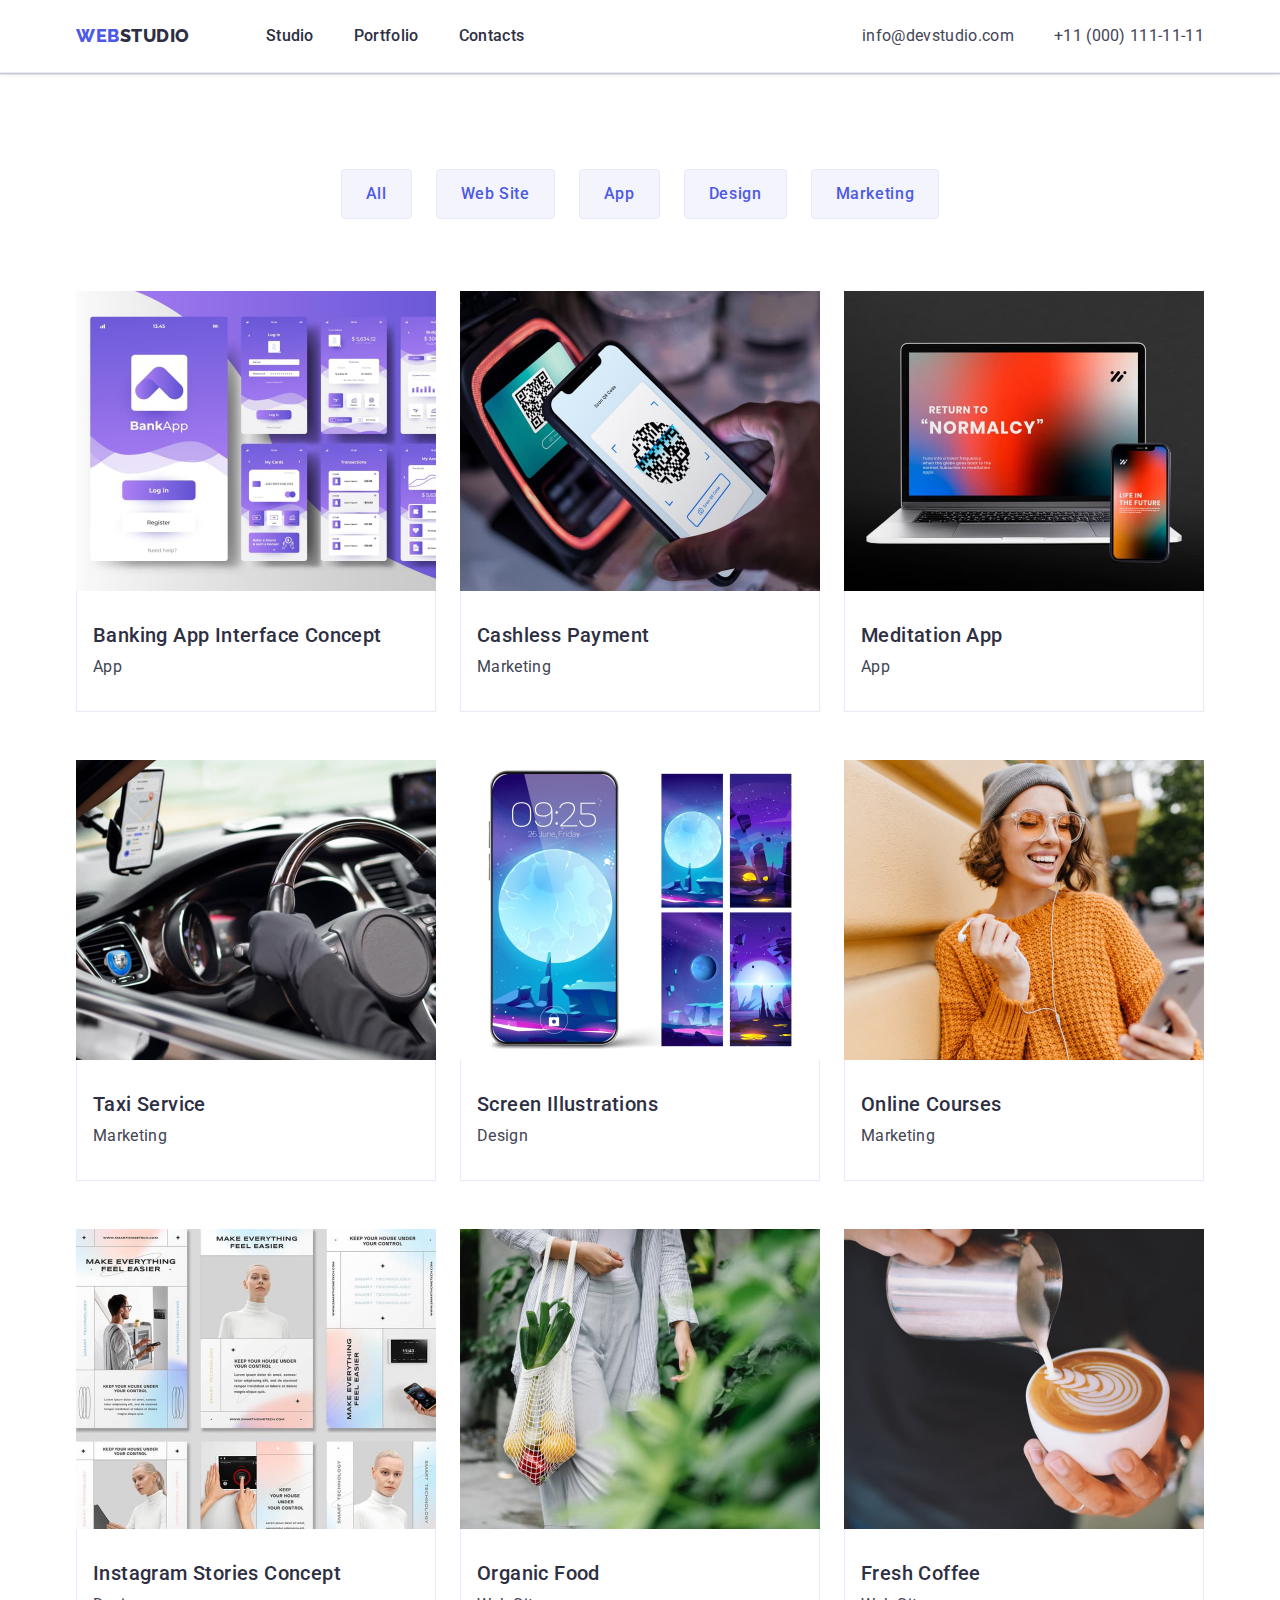
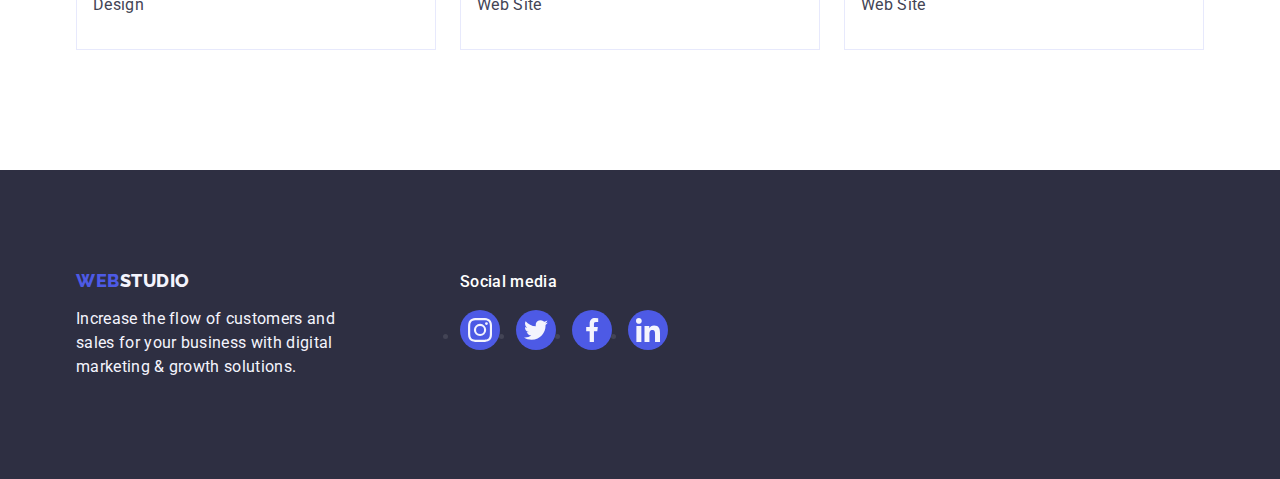
==== commit 4a8945cb: "Update portfolio.html" ====
--- a/portfolio.html
+++ b/portfolio.html
@@ -92,7 +92,7 @@
                 <div class="gallery_overley-wrapper">
                   <img
                     class="gallery_image"
-                    src="./images/portfolio-01.jpg"
+                    src="./images/portfolio1.jpg"
                     alt="Banking App Interface Concept"
                     width="360"
                   />
@@ -113,7 +113,7 @@
                 <div class="gallery_overley-wrapper">
                   <img
                     class="gallery_image"
-                    src="./images/portfolio-02.jpg"
+                    src="./images/portfolio2.jpg"
                     alt="Cashless Payment"
                     width="360"
                   />
@@ -134,7 +134,7 @@
                 <div class="gallery_overley-wrapper">
                   <img
                     class="gallery_image"
-                    src="./images/portfolio-03.jpg"
+                    src="./images/portfolio3.jpg"
                     alt="Meditation App"
                     width="360"
                   />
@@ -155,7 +155,7 @@
                 <div class="gallery_overley-wrapper">
                   <img
                     class="gallery_image"
-                    src="./images/portfolio-04.jpg"
+                    src="./images/portfolio4.jpg"
                     alt="Taxi Service"
                     width="360"
                   />
@@ -176,7 +176,7 @@
                 <div class="gallery_overley-wrapper">
                   <img
                     class="gallery_image"
-                    src="./images/portfolio-05.jpg"
+                    src="./images/portfolio5.jpg"
                     alt="Screen Illustrations"
                     width="360"
                   />
@@ -197,7 +197,7 @@
                 <div class="gallery_overley-wrapper">
                   <img
                     class="gallery_image"
-                    src="./images/portfolio-06.jpg"
+                    src="./images/portfolio6.jpg"
                     alt="Online Courses"
                     width="360"
                   />
@@ -218,7 +218,7 @@
                 <div class="gallery_overley-wrapper">
                   <img
                     class="gallery_image"
-                    src="./images/portfolio-07.jpg"
+                    src="./images/portfolio7.jpg"
                     alt="Instagram Stories Concept"
                     width="360"
                   />
@@ -239,7 +239,7 @@
                 <div class="gallery_overley-wrapper">
                   <img
                     class="gallery_image"
-                    src="./images/portfolio-08.jpg"
+                    src="./images/portfolio8.jpg"
                     alt="Organic Food"
                     width="360"
                   />
@@ -260,7 +260,7 @@
                 <div class="gallery_overley-wrapper">
                   <img
                     class="gallery_image"
-                    src="./images/portfolio-09.jpg"
+                    src="./images/portfolio9.jpg"
                     alt="Fresh Coffee"
                     width="360"
                   />
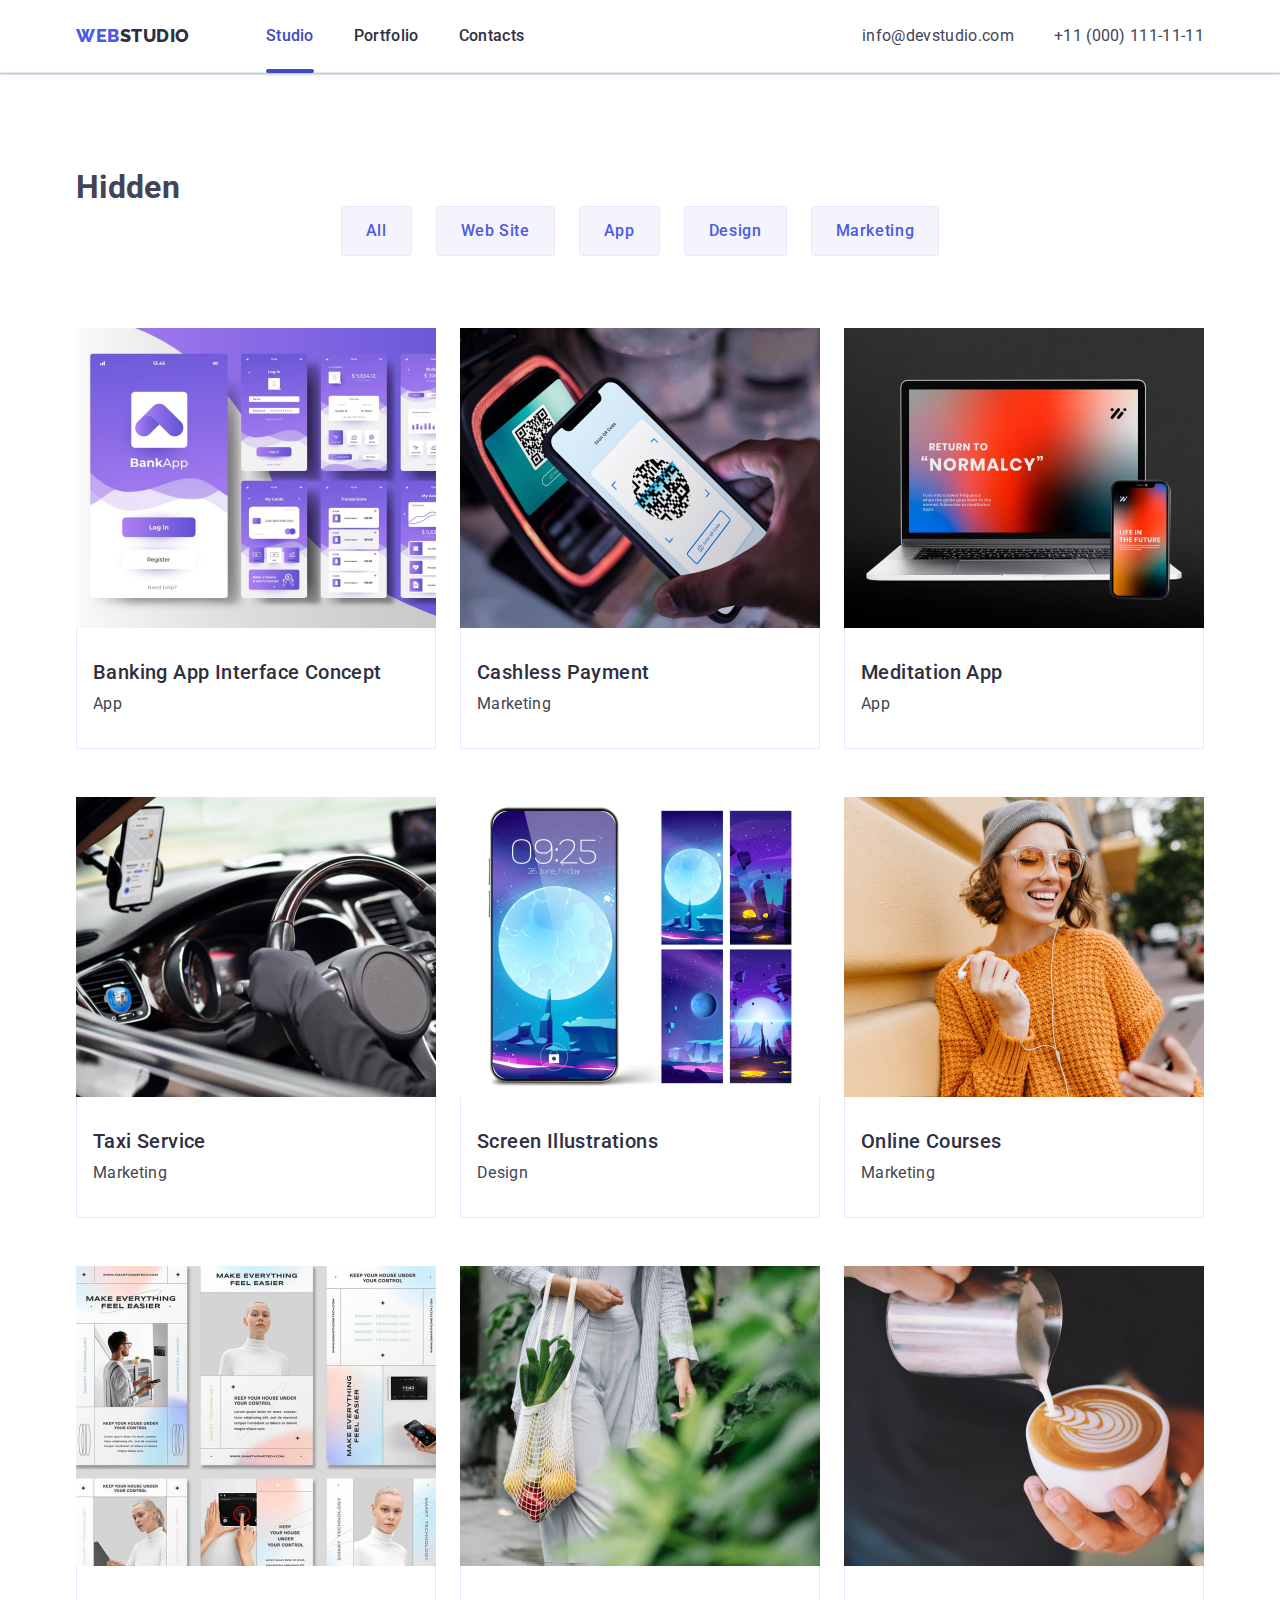
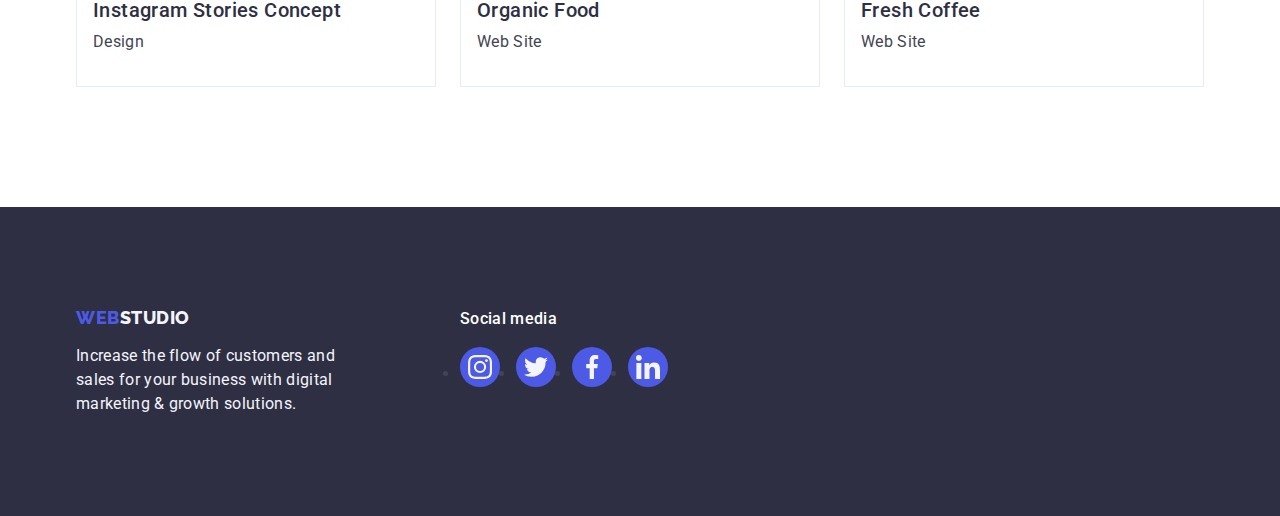
==== commit 9f3fdcf3: "Trying To Fix" ====
--- a/portfolio.html
+++ b/portfolio.html
@@ -19,14 +19,16 @@
   </head>
   <body>
     <header class="header">
-      <div class="container header-container">
+      <div class="header-container container">
         <nav class="header-nav">
           <a class="header-nav_logo-blue link" href="./index.html"
             >Web<span class="header-nav_logo-black">Studio</span></a
           >
           <ul class="header-nav_list list">
             <li class="header-nav_item">
-              <a class="header-nav_link link" href="./index.html">Studio</a>
+              <a class="header-nav_link link current" href="./index.html"
+                >Studio</a
+              >
             </li>
             <li class="header-nav_item">
               <a class="header-nav_link link" href="./portfolio.html"
--- a/css/styles.css
+++ b/css/styles.css
@@ -43,6 +43,17 @@
   padding-left: 0;
 }
 
+input,
+textarea,
+button {
+  font: inherit;
+}
+
+button {
+  cursor: pointer;
+  color: currentColor;
+}
+
 .container {
   width: 1158px;
   /* width from maket + paddings */
@@ -53,8 +64,17 @@
   /* centify container's content */
 }
 
+.list {
+  list-style: none;
+}
+
+.link {
+  text-decoration: none;
+}
+
+/* Page Studio */
+
 .header {
-  display: flex;
   border-bottom: 1px solid var(--color-cornflower);
   box-shadow: 0px 2px 1px rgba(46, 47, 66, 0.08),
     0px 1px 1px rgba(46, 47, 66, 0.16), 0px 1px 6px rgba(46, 47, 66, 0.08);
@@ -62,7 +82,7 @@
 
 .header-container {
   display: flex;
-  justify-content: space-between;
+  align-items: center;
 }
 
 .header-nav {
@@ -70,15 +90,21 @@
   align-items: center;
 }
 
-.list {
-  list-style: none;
-}
-
-.link {
-  text-decoration: none;
-}
-
-/* Page Studio */
+.header-nav_logo-blue {
+  color: var(--color-iris);
+  font-family: 'Raleway', sans-serif;
+  font-weight: 800;
+  font-size: 18px;
+  line-height: 1.17;
+  letter-spacing: 0.03em;
+  text-transform: uppercase;
+  display: inline-block;
+  margin-right: 76px;
+}
+
+.header-nav_logo-black {
+  color: var(--color-navy-blue);
+}
 
 .header-nav_list {
   display: flex;
@@ -118,6 +144,11 @@
   left: 0;
 }
 
+.header-contacts {
+  font-style: normal;
+  margin-left: auto;
+}
+
 .header-contacts_list {
   display: flex;
   gap: 40px;
@@ -131,106 +162,7 @@
   display: inline-block;
   padding-top: 24px;
   padding-bottom: 24px;
-}
-
-.header-contacts_link:hover,
-.header-contacts_link:focus {
-  color: var(--color-ocean);
-}
-
-.header-nav_link.current {
-  color: var(--color-ocean);
-}
-
-.header-nav_link.current::after {
-  content: '';
-  display: block;
-  width: 100%;
-  height: 4px;
-  border-radius: 2px;
-  background-color: var(--color-ocean);
-  position: absolute;
-  bottom: -1px;
-  left: 0;
-}
-
-.visually-hidden {
-  position: absolute;
-  width: 1px;
-  height: 1px;
-  margin: -1px;
-  border: 0;
-  padding: 0;
-  white-space: nowrap;
-  clip-path: inset(100%);
-  clip: rect(0 0 0 0);
-  overflow: hidden;
-}
-
-.company_list {
-  display: flex;
-  gap: 24px;
-}
-
-.works_list {
-  display: flex;
-  gap: 24px;
-}
-
-.team_list {
-  display: flex;
-  gap: 24px;
-}
-
-.header-nav_logo-blue {
-  display: flex;
-  align-items: center;
-  color: var(--color-iris);
-  font-family: 'Raleway', sans-serif;
-  font-weight: 800;
-  font-size: 18px;
-  line-height: 1.17;
-  letter-spacing: 0.03em;
-  text-transform: uppercase;
-  display: inline-block;
-  margin-right: 76px;
-}
-
-.header-nav_logo-black {
-  color: var(--color-navy-blue);
-}
-
-.header-nav_link {
-  color: var(--color-navy-blue);
-  font-weight: 500;
-  font-size: 16px;
-  line-height: 1.5;
-  padding-top: 24px;
-  padding-bottom: 24px;
-}
-
-.header-nav_link:hover,
-.header-nav_link:focus {
-  color: var(--color-ocean);
-}
-
-.header-contacts {
-  display: flex;
-  font-style: normal;
-}
-
-.header-contacts_list {
-  display: flex;
-  gap: 40px;
-}
-
-.header-contacts_link {
-  color: var(--color-slate);
-  font-size: 16px;
-  line-height: 1.5;
-  display: inline-block;
-  padding-top: 24px;
-  padding-bottom: 24px;
+  transition: color 250ms cubic-bezier(0.4, 0, 0.2, 1);
 }
 
 .header-contacts_link:hover,
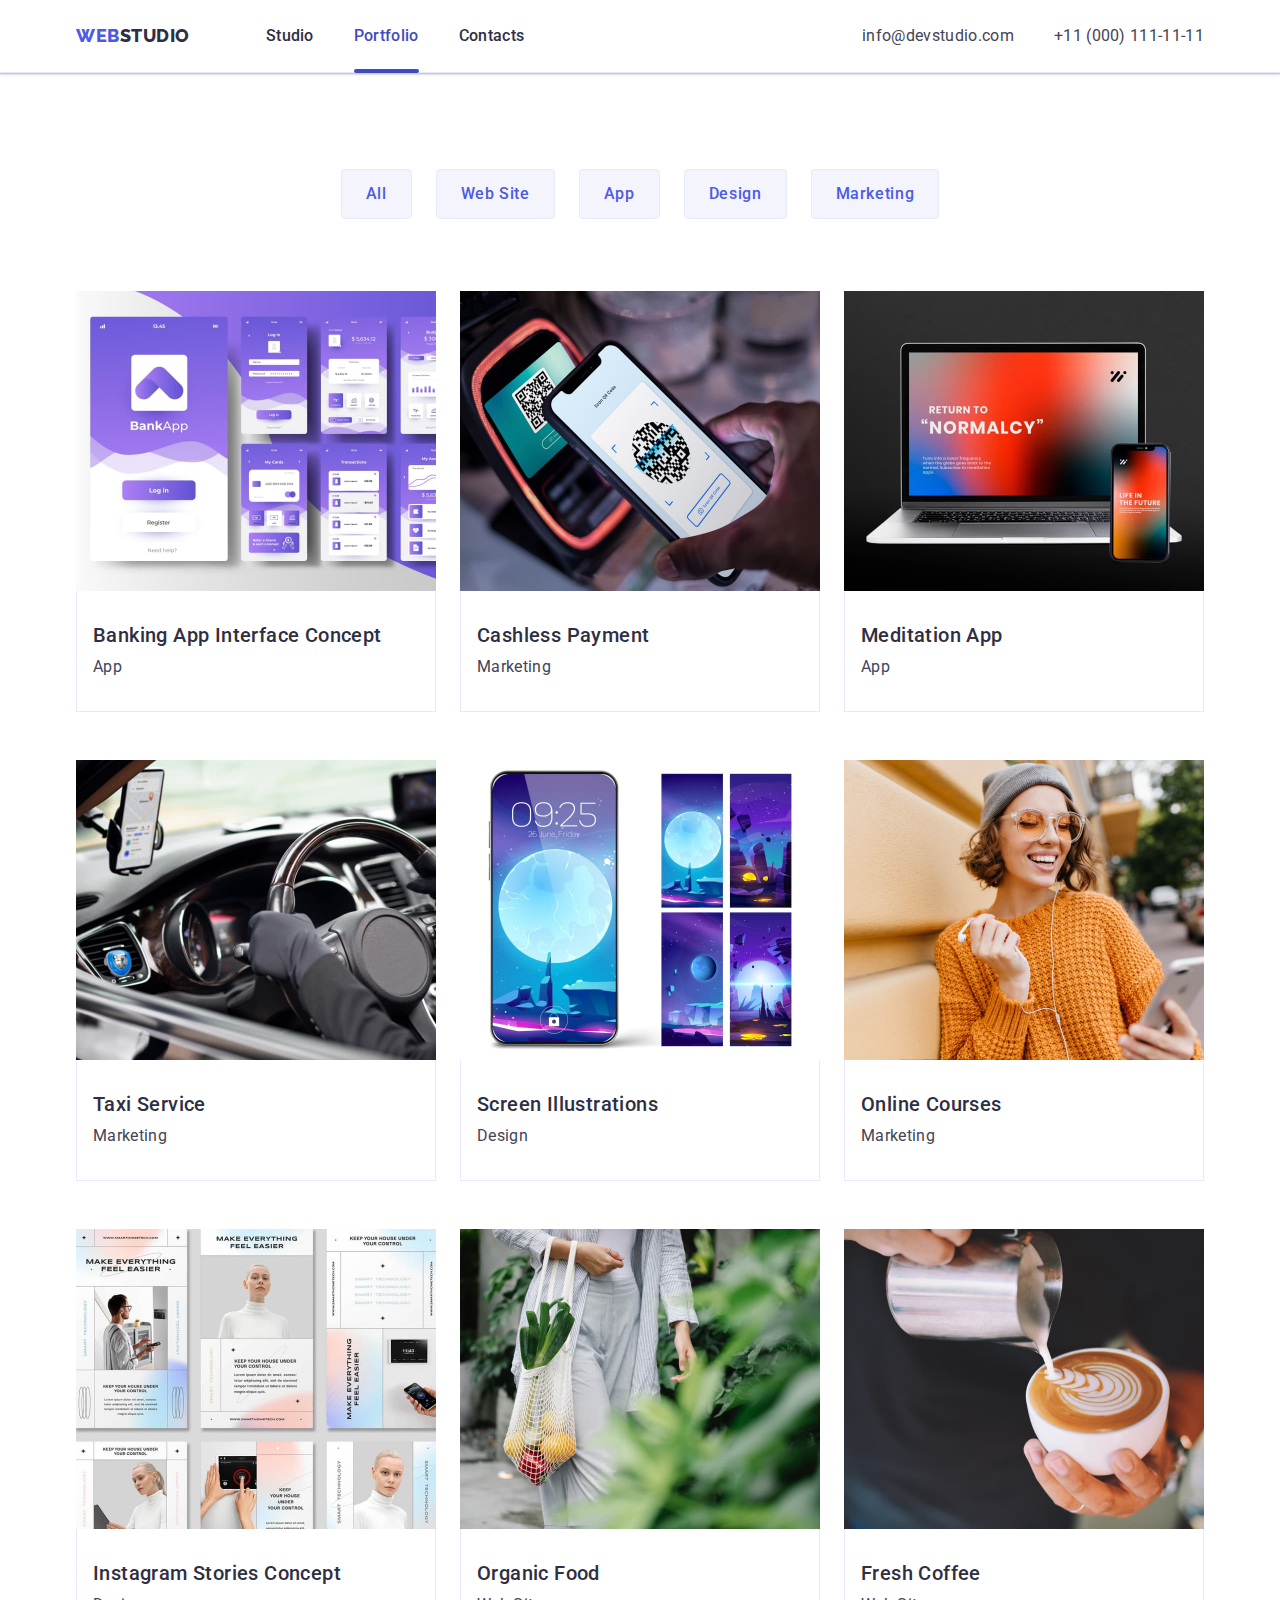
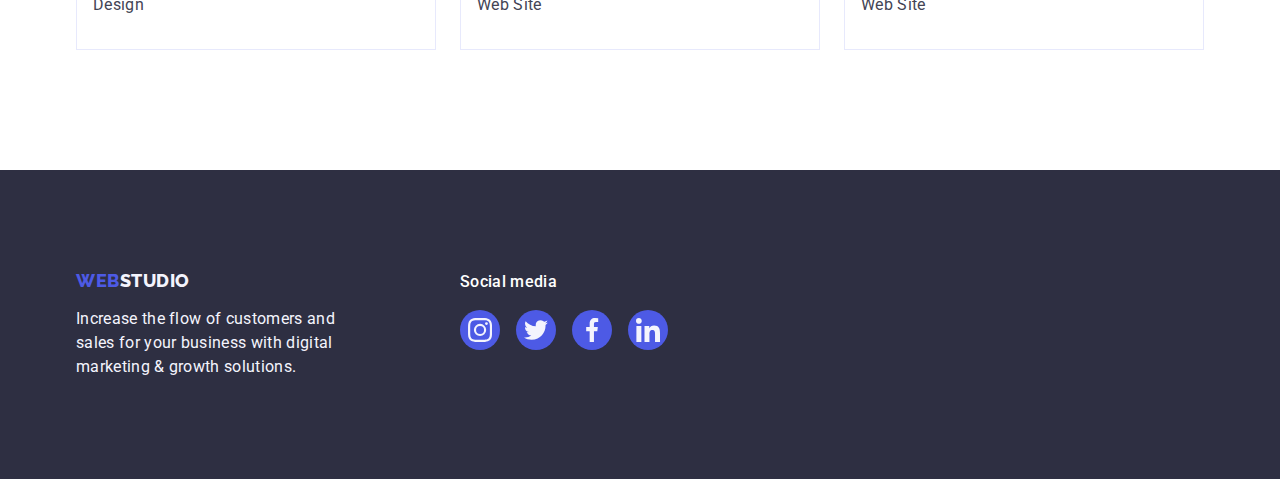
==== commit 6130b508: "Final Fixes + Redesign" ====
--- a/portfolio.html
+++ b/portfolio.html
@@ -26,12 +26,10 @@
           >
           <ul class="header-nav_list list">
             <li class="header-nav_item">
-              <a class="header-nav_link link current" href="./index.html"
-                >Studio</a
-              >
+              <a class="header-nav_link link" href="./index.html">Studio</a>
             </li>
             <li class="header-nav_item">
-              <a class="header-nav_link link" href="./portfolio.html"
+              <a class="header-nav_link link current" href="./portfolio.html"
                 >Portfolio</a
               >
             </li>
--- a/css/styles.css
+++ b/css/styles.css
@@ -13,6 +13,12 @@
   --color-dairy: #fcfcfc;
 }
 
+*,
+*::before,
+*::after {
+  box-sizing: border-box;
+}
+
 body {
   font-family: 'Roboto', sans-serif;
   color: var(--color-slate);
@@ -21,8 +27,12 @@
   letter-spacing: 0.02em;
 }
 
-img {
-  display: block;
+.list {
+  list-style: none;
+}
+
+.link {
+  text-decoration: none;
 }
 
 h1,
@@ -31,16 +41,10 @@
 h4,
 h5,
 h6,
-p {
-  margin-top: 0;
-  margin-bottom: 0;
-}
-
-ul,
-ol {
-  margin-top: 0;
-  margin-bottom: 0;
-  padding-left: 0;
+p,
+ul {
+  margin: 0;
+  padding: 0;
 }
 
 input,
@@ -54,22 +58,38 @@
   color: currentColor;
 }
 
+ul {
+  list-style: none;
+}
+
+a {
+  text-decoration: none;
+  outline: none;
+}
+
+img {
+  display: block;
+  max-width: 100%;
+  height: auto;
+}
+
+.visually-hidden {
+  position: absolute;
+  width: 1px;
+  height: 1px;
+  margin: -1px;
+  border: 0;
+  padding: 0;
+  white-space: nowrap;
+  clip-path: inset(100%);
+  clip: rect(0 0 0 0);
+  overflow: hidden;
+}
+
 .container {
   width: 1158px;
-  /* width from maket + paddings */
-  padding-left: 15px;
-  padding-right: 15px;
-  margin-left: auto;
-  margin-right: auto;
-  /* centify container's content */
-}
-
-.list {
-  list-style: none;
-}
-
-.link {
-  text-decoration: none;
+  margin: 0 auto;
+  padding: 0 15px;
 }
 
 /* Page Studio */
@@ -258,6 +278,7 @@
 
 .company_text {
   color: var(--color-slate);
+  font-weight: 400;
   font-size: 16px;
   line-height: 1.5;
 }
@@ -268,6 +289,7 @@
 
 .works_title {
   color: var(--color-navy-blue);
+  font-weight: 700;
   font-size: 36px;
   line-height: 1.11;
   text-align: center;
@@ -276,8 +298,8 @@
 }
 
 .works_list {
+  display: flex;
   gap: 24px;
-  display: flex;
 }
 
 .team {
@@ -287,6 +309,7 @@
 
 .team_title {
   color: var(--color-navy-blue);
+  font-weight: 700;
   font-size: 36px;
   line-height: 1.11;
   text-align: center;
@@ -309,7 +332,7 @@
   border-radius: 0px 0px 4px 4px;
 }
 
-.team-wrapper {
+.team_wrapper {
   padding: 32px 0;
 }
 
@@ -325,9 +348,11 @@
 
 .team_job-title {
   color: var(--color-slate);
+  font-weight: 400;
   font-size: 16px;
   line-height: 1.5;
   text-align: center;
+  margin-bottom: 8px;
 }
 
 .team_list-icons {
@@ -487,20 +512,17 @@
 .footer_icon-link:focus {
   background-color: var(--color-green);
 }
+
 /* Page Portfolio */
 
 .gallery {
   padding: 96px 0 120px;
 }
 
-.gallery_link {
-  padding: 24px 0;
-}
-
 .gallery-filter_list {
   display: flex;
+  justify-content: center;
   gap: 24px;
-  justify-content: center;
   margin-bottom: 72px;
 }
 
@@ -516,6 +538,10 @@
   border: 1px solid var(--color-cornflower);
   border-radius: 4px;
   padding: 12px 24px 12px 24px;
+  transition: color 250ms cubic-bezier(0.4, 0, 0.2, 1),
+    background-color 250ms cubic-bezier(0.4, 0, 0.2, 1),
+    border-color 250ms cubic-bezier(0.4, 0, 0.2, 1),
+    box-shadow 250ms cubic-bezier(0.4, 0, 0.2, 1);
 }
 
 .gallery-filter_button:hover,
@@ -533,6 +559,23 @@
   gap: 48px 24px;
 }
 
+.gallery_link {
+  cursor: pointer;
+  display: block;
+  transition: box-shadow 250ms cubic-bezier(0.4, 0, 0.2, 1);
+}
+
+.gallery_link:hover,
+.gallery_link:focus {
+  box-shadow: 0px 1px 6px rgba(46, 47, 66, 0.08),
+    0px 1px 1px rgba(46, 47, 66, 0.16), 0px 2px 1px rgba(46, 47, 66, 0.08);
+}
+
+.gallery_link:hover .gallery_overley-text,
+.gallery_link:focus .gallery_overley-text {
+  transform: translateY(0);
+}
+
 .gallery_overley-wrapper {
   position: relative;
   overflow: hidden;
@@ -571,6 +614,7 @@
 
 .gallery_text {
   color: var(--color-slate);
+  font-weight: 400;
   font-size: 16px;
   line-height: 1.5;
   letter-spacing: 0.02em;
